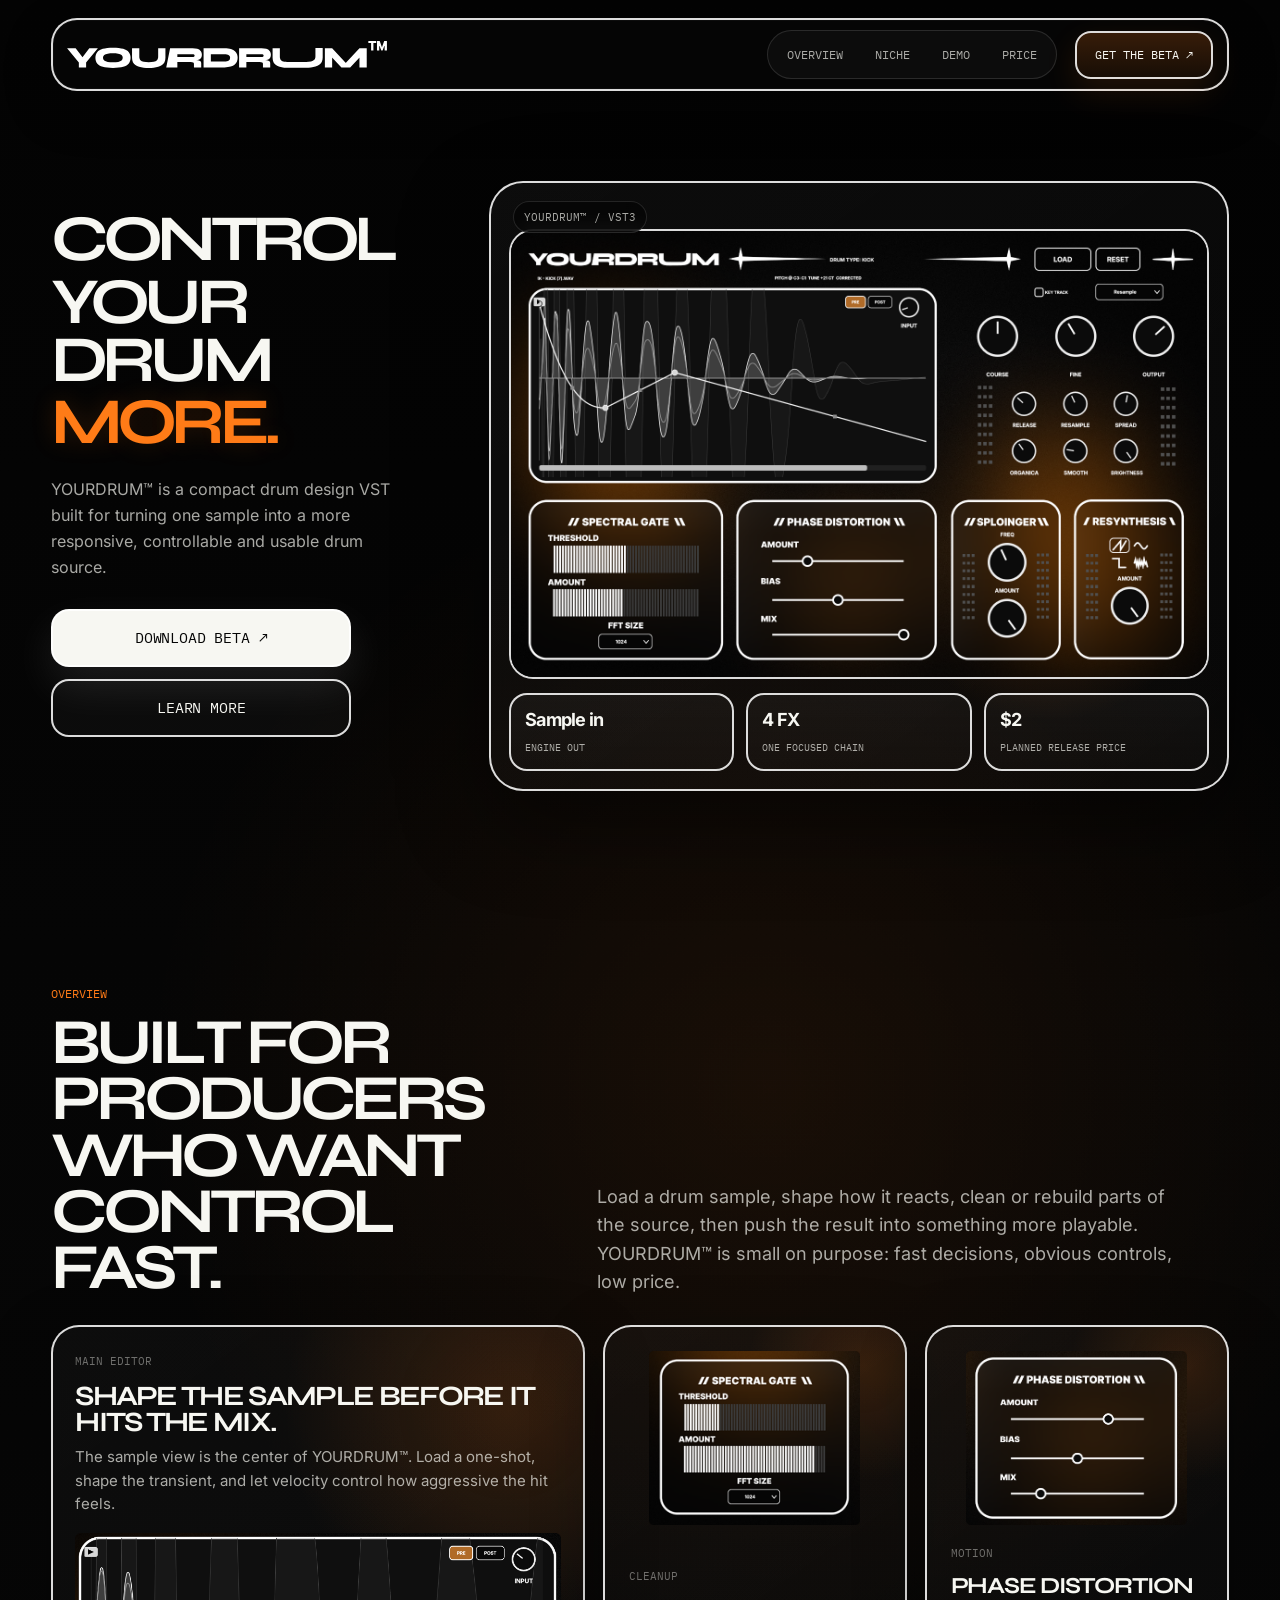
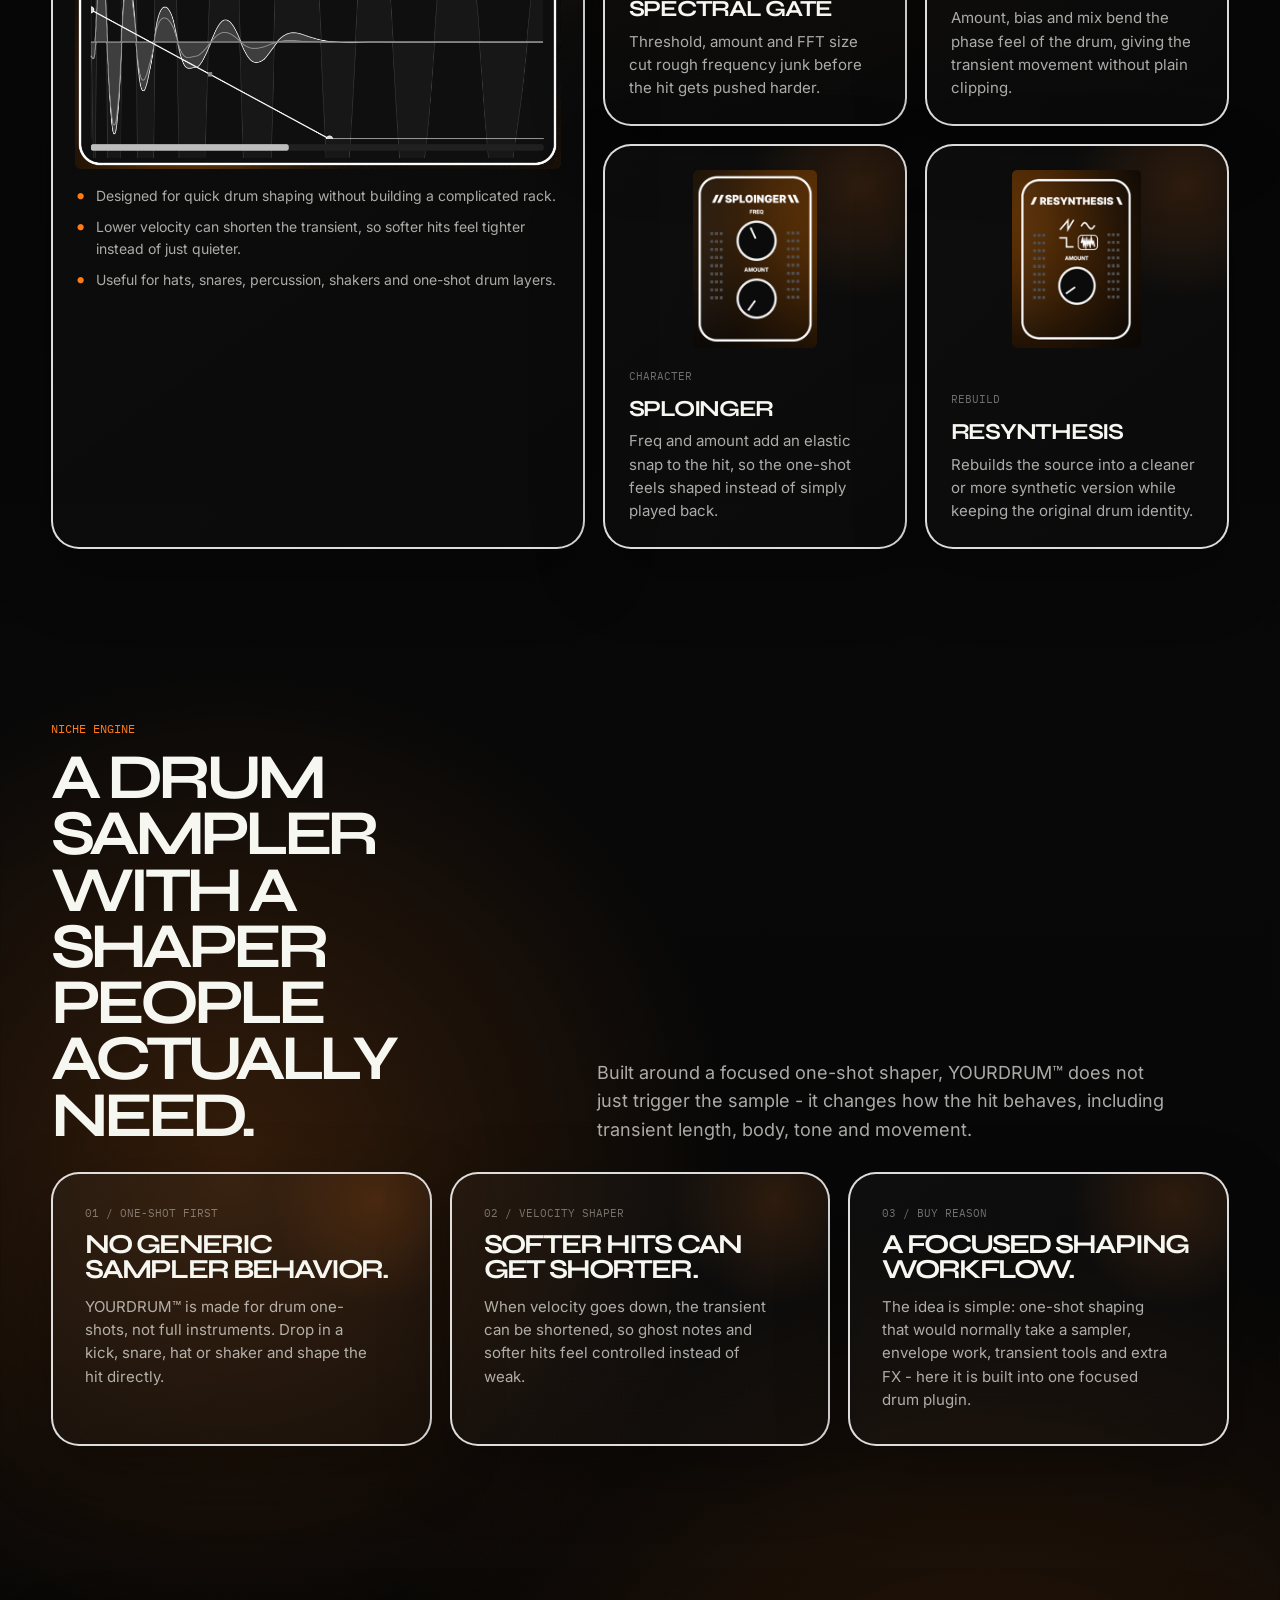
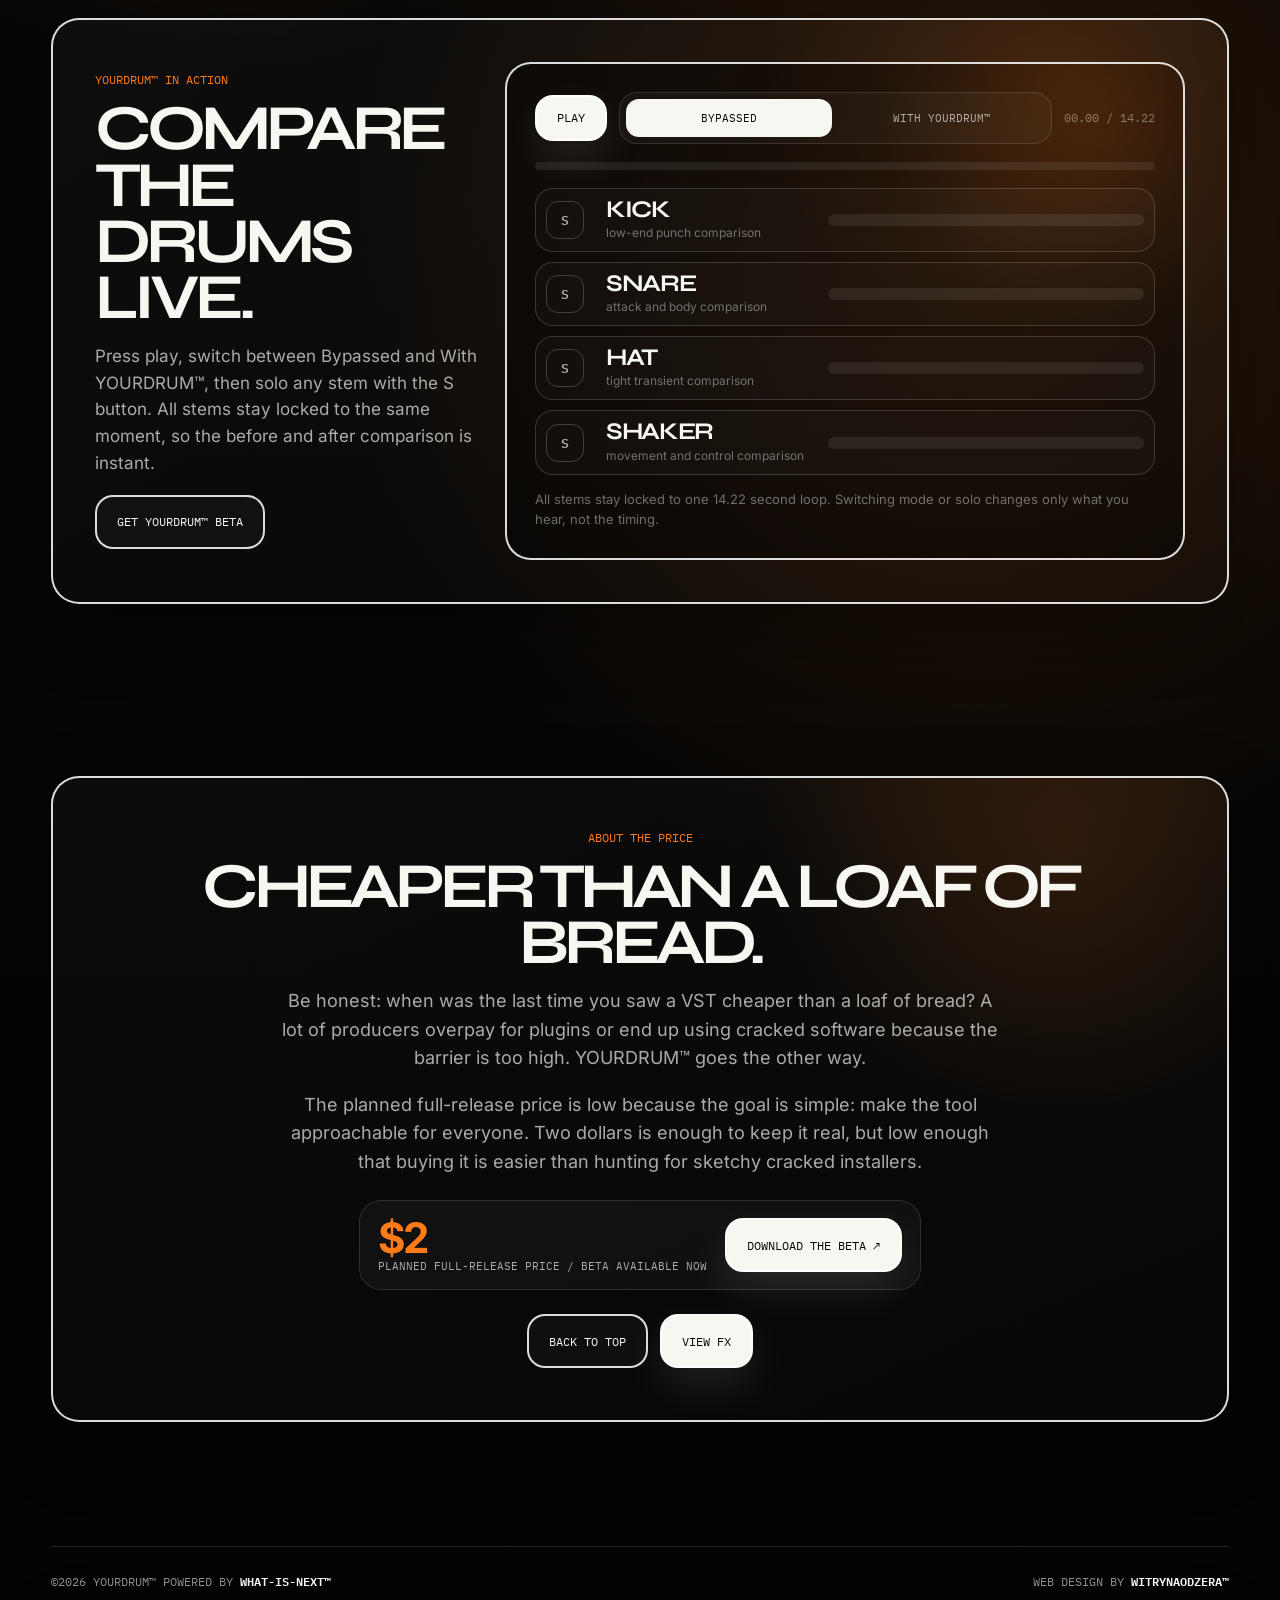
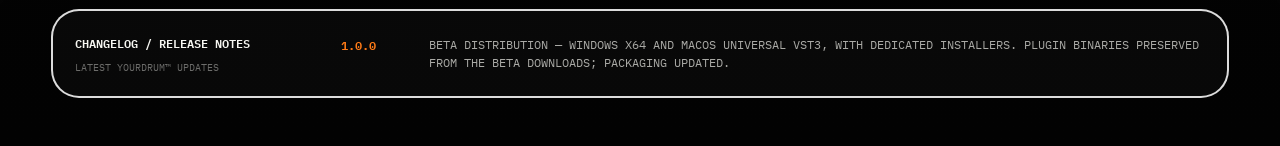
==== site/index.html @ 9fbe49c5 "Publish YOURDRUM public beta website and release download catalog" ====
<!DOCTYPE html>
<html lang="en">
<head>
  <meta charset="UTF-8" />
  <meta name="viewport" content="width=device-width, initial-scale=1.0" />
  <title>YOURDRUM™ - Control Your Drum More</title>
  <meta name="description" content="YOURDRUM™ is a compact drum design VST built around Spectral Gate, Phase Distortion, Sploinger and Resynthesis." />
  <link rel="canonical" href="https://yourdrum.what-is-next.vip/" />
  <meta property="og:type" content="website" />
  <meta property="og:title" content="YOURDRUM — Control your drum more" />
  <meta property="og:description" content="Shape your drums with YOURDRUM. Hear the interactive demo and download the public beta for Windows and macOS." />
  <meta property="og:url" content="https://yourdrum.what-is-next.vip/" />
  <meta property="og:image" content="https://yourdrum.what-is-next.vip/img.png" />
  <meta name="twitter:card" content="summary_large_image" />
  <link rel="icon" type="image/svg+xml" href="data:image/svg+xml,%3Csvg%20xmlns%3D%22http%3A//www.w3.org/2000/svg%22%20viewBox%3D%220%200%2064%2064%22%3E%3Crect%20width%3D%2264%22%20height%3D%2264%22%20rx%3D%2214%22%20fill%3D%22%23050505%22/%3E%3Cpath%20d%3D%22M10%2018h18c9%200%209%2012%200%2012H18v16h-8V18Z%22%20fill%3D%22%23f7f7f2%22/%3E%3Cpath%20d%3D%22M36%2018h8v28h-8z%22%20fill%3D%22%23f7f7f2%22/%3E%3Cpath%20d%3D%22M49%2015l2.8%2010.2L62%2028l-10.2%202.8L49%2041l-2.8-10.2L36%2028l10.2-2.8L49%2015Z%22%20fill%3D%22%23ff7b17%22/%3E%3C/svg%3E" />

  <style>


    :root {
      --bg: #040404;
      --line: rgba(255,255,255,.86);
      --line-soft: rgba(255,255,255,.12);
      --text: #f7f7f2;
      --muted: rgba(247,247,242,.68);
      --dim: rgba(247,247,242,.42);
      --orange: #ff7b17;
      --orange-soft: rgba(255,123,23,.10);
      --side: clamp(18px, 4vw, 58px);
      --max: 1380px;
    }

    * { box-sizing: border-box; margin: 0; padding: 0; }

    html {
      background: var(--bg);
      color: var(--text);
      scroll-behavior: auto;
      scrollbar-width: none;
    }

    html.lenis { height: auto; }
    .lenis.lenis-smooth { scroll-behavior: auto !important; }

    html::-webkit-scrollbar,
    body::-webkit-scrollbar {
      width: 0;
      height: 0;
      display: none;
    }

    body {
      min-height: 100vh;
      font-family: Inter, ui-sans-serif, system-ui, sans-serif;
      background:
        radial-gradient(circle at 18% 56%, rgba(255,123,23,.18), transparent 17%),
        radial-gradient(circle at 77% 70%, rgba(255,123,23,.16), transparent 18%),
        radial-gradient(circle at 60% 22%, rgba(255,123,23,.08), transparent 16%),
        linear-gradient(180deg, #030303 0%, #080808 48%, #030303 100%);
      overflow-x: hidden;
      cursor: none;
    }

    body::before {
      content: "";
      position: fixed;
      inset: 0;
      z-index: -2;
      pointer-events: none;
      background-image:
        linear-gradient(rgba(255,255,255,.015) 1px, transparent 1px),
        linear-gradient(90deg, rgba(255,255,255,.015) 1px, transparent 1px);
      background-size: 42px 42px;
      mask-image: linear-gradient(to bottom, black 0%, black 72%, transparent 100%);
    }

    body::after {
      content: "";
      position: fixed;
      inset: 0;
      z-index: -1;
      pointer-events: none;
      opacity: .10;
      mix-blend-mode: screen;
      background-image: url("data:image/svg+xml,%3Csvg viewBox='0 0 220 220' xmlns='http://www.w3.org/2000/svg'%3E%3Cfilter id='n'%3E%3CfeTurbulence type='fractalNoise' baseFrequency='.88' numOctaves='4' stitchTiles='stitch'/%3E%3C/filter%3E%3Crect width='220' height='220' filter='url(%23n)' opacity='.5'/%3E%3C/svg%3E");
    }

    ::selection { background: var(--orange); color: #050505; }
    ::-moz-selection { background: var(--orange); color: #050505; }

    a { color: inherit; text-decoration: none; }

    img {
      display: block;
      max-width: 100%;
      -webkit-user-drag: none;
      user-select: none;
      -webkit-user-select: none;
      -moz-user-select: none;
      -webkit-touch-callout: none;
    }

    body,
    a,
    button,
    img { -webkit-tap-highlight-color: transparent; }

    .container {
      width: min(calc(100% - var(--side) * 2), var(--max));
      margin: 0 auto;
    }

    .cursor-dot,
    .cursor-ring,
    .cursor-label {
      position: fixed;
      left: 0;
      top: 0;
      pointer-events: none;
      z-index: 100;
      transform: translate(-50%, -50%);
    }

    .cursor-dot {
      width: 7px;
      height: 7px;
      border-radius: 50%;
      background: var(--text);
      box-shadow: 0 0 14px rgba(255,255,255,.25);
    }

    .cursor-ring {
      width: 34px;
      height: 34px;
      border-radius: 50%;
      border: 1px solid rgba(255,255,255,.52);
      background: rgba(255,255,255,.03);
      transition: width .18s ease, height .18s ease, border-color .18s ease, background .18s ease;
      backdrop-filter: blur(8px);
    }

    .cursor-label {
      margin-top: 30px;
      padding: 6px 10px;
      border-radius: 999px;
      border: 1px solid rgba(255,255,255,.12);
      background: rgba(8,8,8,.72);
      color: var(--muted);
      font-family: "IBM Plex Mono", monospace;
      font-size: 10px;
      text-transform: uppercase;
      letter-spacing: .06em;
      opacity: 0;
      transition: opacity .18s ease;
      white-space: nowrap;
    }

    .cursor-ring.active {
      width: 56px;
      height: 56px;
      border-color: rgba(255,123,23,.72);
      background: rgba(255,123,23,.08);
      box-shadow: 0 0 36px rgba(255,123,23,.14);
    }

    .cursor-label.visible { opacity: 1; }

    .nav {
      position: fixed;
      top: 18px;
      left: 0;
      right: 0;
      z-index: 30;
    }

    .nav-inner {
      width: min(calc(100% - var(--side) * 2), var(--max));
      margin: 0 auto;
      min-height: 70px;
      display: grid;
      grid-template-columns: 1fr auto auto;
      gap: 18px;
      align-items: center;
      padding: 10px 14px;
      border: 2px solid var(--line);
      border-radius: 26px;
      background: rgba(7,7,7,.76);
      backdrop-filter: blur(16px);
      box-shadow: 0 18px 48px rgba(0,0,0,.26), inset 0 0 0 1px rgba(255,255,255,.03);
    }

    .brand {
      display: inline-flex;
      align-items: center;
      justify-self: start;
      min-width: 0;
    }

    .brand img {
      width: min(320px, 34vw);
      height: auto;
    }

    .nav-links {
      display: flex;
      align-items: center;
      gap: 6px;
      padding: 6px;
      border-radius: 999px;
      border: 1px solid var(--line-soft);
      background: rgba(255,255,255,.03);
      font-family: "IBM Plex Mono", monospace;
      font-size: 12px;
      text-transform: uppercase;
    }

    .nav-links a {
      padding: 10px 13px;
      border-radius: 999px;
      color: var(--muted);
      transition: background .18s ease, color .18s ease;
    }

    .nav-links a:hover {
      background: rgba(255,255,255,.08);
      color: var(--text);
    }

    .nav-buy {
      min-height: 48px;
      display: inline-flex;
      align-items: center;
      justify-content: center;
      padding: 0 18px;
      border-radius: 16px;
      border: 2px solid var(--line);
      background: linear-gradient(180deg, rgba(255,123,23,.20), rgba(255,123,23,.08));
      box-shadow: 0 12px 32px rgba(255,123,23,.12);
      font-family: "IBM Plex Mono", monospace;
      font-size: 12px;
      text-transform: uppercase;
    }

    .hero {
      min-height: 100svh;
      display: grid;
      align-items: center;
      padding: 148px 0 76px;
    }

    .hero-grid {
      display: grid;
      grid-template-columns: minmax(0, .64fr) minmax(580px, 1.36fr);
      gap: clamp(44px, 7vw, 128px);
      align-items: center;
    }

    h1,
    h2,
    h3 {
      font-family: Syne, Inter, sans-serif;
      text-transform: uppercase;
    }

    .hero-copy-wrap { max-width: 500px; }

    .hero-title {
      font-size: clamp(42px, 5.1vw, 82px);
      line-height: .88;
      letter-spacing: -.09em;
      margin-bottom: 20px;
    }

    .hero-title .line {
      display: block;
      overflow: visible;
      padding: 0 .08em .08em 0;
    }

    .hero-title .word {
      display: inline-block;
      transform: translateY(110%);
      opacity: 0;
      padding-right: .05em;
    }

    body.loaded .hero-title .word { animation: wordReveal .9s cubic-bezier(.2,.82,.16,1) forwards; }
    body.loaded .hero-title .line:nth-child(1) .word { animation-delay: .05s; }
    body.loaded .hero-title .line:nth-child(2) .word { animation-delay: .16s; }
    body.loaded .hero-title .line:nth-child(3) .word { animation-delay: .27s; }

    .headline-accent {
      color: var(--orange);
      text-shadow: 0 0 24px rgba(255,123,23,.18);
    }

    .hero-copy {
      max-width: 455px;
      color: var(--muted);
      font-size: clamp(16px, 1.15vw, 18px);
      line-height: 1.62;
      margin-bottom: 28px;
    }

    .hero-actions {
      display: grid;
      gap: 12px;
      width: min(300px, 100%);
      margin-bottom: 24px;
    }

    .btn {
      min-height: 54px;
      display: inline-flex;
      align-items: center;
      justify-content: center;
      padding: 0 20px;
      border-radius: 18px;
      border: 2px solid var(--line);
      font-family: "IBM Plex Mono", monospace;
      font-size: 12px;
      text-transform: uppercase;
      transition: transform .18s ease, background .18s ease, color .18s ease;
    }

    .btn.primary {
      color: #050505;
      background: var(--text);
      box-shadow: 0 18px 44px rgba(255,255,255,.10);
    }

    .btn.secondary {
      color: var(--text);
      background: rgba(255,255,255,.03);
    }

    .btn:hover { transform: translateY(-2px); }
    .btn.primary:hover { background: var(--orange); }
    .btn.secondary:hover { color: var(--orange); background: var(--orange-soft); }

    .hero-actions .btn {
      width: 100%;
      min-height: 58px;
    }

    .hero-actions .btn.price-button {
      font-size: 15px;
      letter-spacing: -.01em;
    }

    .hero-panel {
      position: relative;
      border-radius: 34px;
      border: 2px solid var(--line);
      padding: 18px;
      background:
        radial-gradient(circle at 76% 62%, rgba(255,123,23,.20), transparent 24%),
        linear-gradient(145deg, rgba(255,255,255,.04), rgba(255,255,255,.015));
      box-shadow: 0 30px 90px rgba(0,0,0,.46), inset 0 0 60px rgba(255,255,255,.012);
      overflow: hidden;
      transform: translateX(24px);
    }

    .hero-panel::before {
      content: "YOURDRUM™ / VST3";
      position: absolute;
      left: 22px;
      top: 18px;
      z-index: 2;
      padding: 8px 10px;
      border-radius: 999px;
      border: 1px solid var(--line-soft);
      background: rgba(5,5,5,.72);
      color: var(--muted);
      backdrop-filter: blur(8px);
      font-family: "IBM Plex Mono", monospace;
      font-size: 11px;
      text-transform: uppercase;
    }

    .plugin-shot {
      margin-top: 28px;
      border-radius: 24px;
      border: 2px solid var(--line);
      overflow: hidden;
      background: #020202;
    }

    .plugin-shot img {
      width: 100%;
      height: auto;
      display: block;
    }

    .hero-stats {
      display: grid;
      grid-template-columns: repeat(3, 1fr);
      gap: 12px;
      margin-top: 14px;
    }

    .hero-stat {
      padding: 14px;
      border-radius: 18px;
      border: 2px solid var(--line);
      background: linear-gradient(180deg, rgba(255,255,255,.04), rgba(255,255,255,.02));
    }

    .hero-stat strong {
      display: block;
      font-size: 18px;
      letter-spacing: -.04em;
      margin-bottom: 5px;
    }

    .hero-stat span {
      color: var(--muted);
      font-family: "IBM Plex Mono", monospace;
      font-size: 10px;
      text-transform: uppercase;
    }

    .section { padding: 86px 0; }

    .section-head {
      display: grid;
      grid-template-columns: .9fr 1.1fr;
      gap: 28px;
      align-items: end;
      margin-bottom: 28px;
    }

    .kicker {
      margin-bottom: 14px;
      font-family: "IBM Plex Mono", monospace;
      font-size: 12px;
      text-transform: uppercase;
      color: var(--orange);
    }

    .section-title {
      max-width: 780px;
      font-size: clamp(38px, 5vw, 72px);
      line-height: .88;
      letter-spacing: -.08em;
    }

    .section-copy {
      max-width: 580px;
      color: var(--muted);
      font-size: 18px;
      line-height: 1.58;
    }

    .card,
    .gallery-card,
    .belief-card,
    .demo-section,
    .price-section,
    .release-notes {
      border: 2px solid var(--line);
      border-radius: 28px;
      background:
        radial-gradient(circle at 86% 10%, rgba(255,123,23,.14), transparent 26%),
        linear-gradient(145deg, rgba(255,255,255,.03), rgba(255,255,255,.015));
      box-shadow: 0 24px 70px rgba(0,0,0,.32), inset 0 0 40px rgba(255,255,255,.012);
    }

    .overview-layout {
      display: grid;
      grid-template-columns: .92fr 1.08fr;
      gap: 18px;
      align-items: stretch;
    }

    .card {
      padding: 22px;
      overflow: hidden;
    }

    .card h3,
    .gallery-card h3,
    .belief-card h3 {
      font-size: 28px;
      line-height: .94;
      letter-spacing: -.06em;
      margin: 14px 0 10px;
    }

    .card p,
    .gallery-card p,
    .belief-card p {
      color: var(--muted);
      font-size: 15px;
      line-height: 1.56;
    }

    .card small,
    .gallery-card small,
    .belief-card small {
      font-family: "IBM Plex Mono", monospace;
      font-size: 11px;
      text-transform: uppercase;
      color: var(--dim);
    }

    .fx-grid {
      display: grid;
      grid-template-columns: repeat(2, minmax(0, 1fr));
      gap: 18px;
      align-content: start;
    }

    .gallery-card {
      min-height: 0;
      padding: clamp(18px, 2vw, 24px);
      display: grid;
      gap: 16px;
      align-content: start;
      overflow: hidden;
    }

    .gallery-card.fx-wide {
      grid-template-rows: auto auto;
    }

    .gallery-card.fx-tall {
      grid-template-columns: minmax(112px, .42fr) minmax(0, 1fr);
      align-items: center;
    }

    .gallery-image {
      overflow: visible;
      background: transparent;
      display: flex;
      align-items: center;
      justify-content: center;
      min-width: 0;
      line-height: 0;
    }

    .gallery-image img {
      display: block;
      width: auto;
      height: auto;
      object-fit: contain;
      background: transparent;
      border: 0;
      padding: 0;
      user-select: none;
    }

    .gallery-card.fx-wide .gallery-image img {
      max-width: 100%;
      max-height: 165px;
    }

    .gallery-card.fx-tall .gallery-image img {
      max-width: 128px;
      max-height: 190px;
    }

    .gallery-copy {
      min-width: 0;
    }

    .big-preview {
      border: 0;
      border-radius: 0;
      overflow: visible;
      margin-top: 18px;
      background: transparent;
    }

    .big-preview img {
      width: 100%;
      height: auto;
      border: 0;
      background: transparent;
    }

    .spec-list {
      display: grid;
      gap: 10px;
      margin-top: 16px;
    }

    .spec-list li {
      list-style: none;
      display: grid;
      grid-template-columns: auto 1fr;
      gap: 10px;
      color: var(--muted);
      font-size: 14px;
      line-height: 1.52;
    }

    .spec-list li::before,
    .bullet-list li::before {
      content: "•";
      color: var(--orange);
      font-size: 20px;
      line-height: 1;
    }

    .belief-grid {
      display: grid;
      grid-template-columns: repeat(3, minmax(0, 1fr));
      gap: 18px;
    }

    .belief-card {
      min-width: 0;
      min-height: 250px;
      padding: clamp(22px, 2.5vw, 32px);
      display: grid;
      align-content: start;
      gap: 12px;
      opacity: 0;
      transform: translateY(34px);
      transition: opacity .7s ease, transform .7s ease;
    }

    .belief-card.revealed {
      opacity: 1;
      transform: translateY(0);
    }

    .belief-card h3 {
      margin: 0;
      font-size: clamp(26px, 2.15vw, 36px);
      line-height: .92;
      letter-spacing: -.07em;
      overflow-wrap: normal;
      word-break: normal;
    }

    .belief-card p {
      max-width: 32ch;
    }

    .demo-section {
      padding: clamp(24px, 4vw, 42px);
      opacity: 0;
      transform: translateY(32px);
      transition: opacity .7s ease, transform .7s ease;
    }

    .demo-section.revealed {
      opacity: 1;
      transform: translateY(0);
    }

    .demo-layout {
      display: grid;
      grid-template-columns: .72fr 1.28fr;
      gap: 28px;
      align-items: center;
    }

    .demo-section h2 {
      font-size: clamp(38px, 5vw, 72px);
      line-height: .88;
      letter-spacing: -.08em;
      margin-bottom: 16px;
    }

    .demo-section p {
      color: var(--muted);
      font-size: 17px;
      line-height: 1.58;
      margin-bottom: 18px;
    }

    .audio-demo {
      border: 2px solid var(--line);
      border-radius: 26px;
      padding: clamp(18px, 2.2vw, 28px);
      background:
        radial-gradient(circle at 86% 10%, rgba(255,123,23,.14), transparent 28%),
        rgba(0,0,0,.35);
      min-width: 0;
    }

    .audio-transport {
      display: grid;
      grid-template-columns: auto 1fr auto;
      gap: 12px;
      align-items: center;
      margin-bottom: 18px;
    }

    .audio-play {
      min-height: 46px;
      white-space: nowrap;
    }

    .mode-switch {
      display: grid;
      grid-template-columns: repeat(2, minmax(0, 1fr));
      gap: 8px;
      padding: 6px;
      border: 1px solid var(--line-soft);
      border-radius: 18px;
      background: rgba(255,255,255,.035);
    }

    .mode-btn,
    .solo-btn {
      appearance: none;
      border: 0;
      color: var(--muted);
      background: transparent;
      font-family: "IBM Plex Mono", monospace;
      text-transform: uppercase;
      cursor: none;
    }

    .mode-btn {
      min-height: 38px;
      border-radius: 13px;
      font-size: 11px;
      transition: background .18s ease, color .18s ease;
    }

    .mode-btn.active {
      background: var(--text);
      color: #050505;
    }

    .demo-clock {
      color: var(--dim);
      font-family: "IBM Plex Mono", monospace;
      font-size: 12px;
      white-space: nowrap;
      text-align: right;
    }

    .demo-progress {
      height: 8px;
      margin: 0 0 18px;
      border-radius: 999px;
      overflow: hidden;
      background: rgba(255,255,255,.08);
    }

    .demo-progress span {
      display: block;
      width: 0%;
      height: 100%;
      border-radius: inherit;
      background: var(--orange);
      transform-origin: left center;
    }

    .stem-list {
      display: grid;
      gap: 10px;
    }

    .stem-row {
      display: grid;
      grid-template-columns: 48px minmax(120px, 210px) 1fr;
      gap: 12px;
      align-items: center;
      min-height: 64px;
      padding: 10px;
      border: 1px solid rgba(255,255,255,.16);
      border-radius: 18px;
      background: rgba(255,255,255,.025);
      transition: border-color .18s ease, background .18s ease;
    }

    .stem-row.soloed {
      border-color: rgba(255,123,23,.72);
      background: rgba(255,123,23,.07);
    }

    .stem-row.muted-row {
      opacity: .42;
    }

    .solo-btn {
      width: 38px;
      height: 38px;
      border-radius: 12px;
      border: 1px solid rgba(255,255,255,.2);
      font-size: 13px;
      font-weight: 700;
      transition: background .18s ease, color .18s ease, border-color .18s ease;
    }

    .solo-btn.active {
      color: #050505;
      background: var(--orange);
      border-color: var(--orange);
    }

    .stem-name strong {
      display: block;
      font-family: Syne, Inter, sans-serif;
      font-size: 24px;
      line-height: .92;
      letter-spacing: -.06em;
      text-transform: uppercase;
    }

    .stem-name span {
      display: block;
      margin-top: 4px;
      color: var(--dim);
      font-size: 12px;
      line-height: 1.35;
    }

    .stem-meter {
      height: 12px;
      border-radius: 999px;
      overflow: hidden;
      background: rgba(255,255,255,.08);
    }

    .stem-meter span {
      display: block;
      width: 0%;
      height: 100%;
      border-radius: inherit;
      background: linear-gradient(90deg, var(--orange), rgba(255,255,255,.82));
      opacity: .86;
      transform-origin: left center;
      transition: width .055s linear, opacity .18s ease;
    }

    .stem-row.muted-row .stem-meter span {
      opacity: .32;
    }

    .audio-note {
      margin: 14px 0 0 !important;
      font-size: 13px !important;
      color: var(--dim) !important;
    }

    .price-section {
      padding: clamp(28px, 5vw, 52px);
      text-align: center;
      opacity: 0;
      transform: translateY(32px);
      transition: opacity .7s ease, transform .7s ease;
    }

    .price-section.revealed {
      opacity: 1;
      transform: translateY(0);
    }

    .price-section h2 {
      max-width: 900px;
      margin: 0 auto 16px;
      font-size: clamp(38px, 5vw, 72px);
      line-height: .88;
      letter-spacing: -.08em;
    }

    .price-section p {
      max-width: 720px;
      margin: 0 auto 18px;
      color: var(--muted);
      font-size: 18px;
      line-height: 1.58;
    }

    .price-callout {
      margin: 24px auto;
      width: fit-content;
      max-width: 100%;
      display: grid;
      grid-template-columns: auto auto;
      align-items: center;
      gap: 18px;
      padding: 16px 18px;
      border-radius: 22px;
      border: 1px solid var(--line-soft);
      background: rgba(255,255,255,.035);
      text-align: left;
    }

    .price-callout strong {
      display: block;
      font-size: 42px;
      line-height: 1;
      color: var(--orange);
      letter-spacing: -.08em;
    }

    .price-callout span {
      display: block;
      color: var(--muted);
      font-family: "IBM Plex Mono", monospace;
      font-size: 11px;
      text-transform: uppercase;
    }

    .final-actions {
      display: flex;
      justify-content: center;
      gap: 12px;
      flex-wrap: wrap;
    }

    .reveal-block {
      opacity: 0;
      transform: translateY(26px);
      transition: opacity .7s ease, transform .7s ease;
    }

    .reveal-block.revealed {
      opacity: 1;
      transform: translateY(0);
    }

    footer {
      padding: 38px 0 48px;
      color: rgba(247,247,242,.58);
      font-family: "IBM Plex Mono", monospace;
      font-size: 12px;
      text-transform: uppercase;
    }

    .footer-inner {
      display: flex;
      justify-content: space-between;
      gap: 20px;
      border-top: 1px solid rgba(255,255,255,.12);
      padding-top: 24px;
      margin-bottom: 18px;
    }

    .footer-link {
      color: var(--text);
      font-weight: 700;
      transition: color .18s ease;
    }

    .footer-link:hover { color: var(--orange); }

    .release-notes {
      display: grid;
      grid-template-columns: 240px 1fr;
      gap: 26px;
      align-items: center;
      padding: 22px;
      background: rgba(255,255,255,.025);
    }

    .release-notes-head strong {
      display: block;
      color: var(--text);
      margin-bottom: 6px;
    }

    .release-notes-head span {
      color: var(--dim);
      font-size: 10px;
    }

    .release-note-list {
      display: grid;
      gap: 12px;
      list-style: none;
    }

    .release-note-list li {
      display: grid;
      grid-template-columns: 70px 1fr;
      gap: 18px;
      color: var(--muted);
      line-height: 1.5;
    }

    .release-version {
      color: var(--orange);
      font-weight: 700;
    }


    @keyframes wordReveal {
      0% { transform: translateY(110%); opacity: 0; }
      100% { transform: translateY(0); opacity: 1; }
    }


    .gallery-card h3 {
      font-size: clamp(23px, 1.55vw, 28px);
      letter-spacing: -.055em;
      overflow-wrap: normal;
      word-break: normal;
    }

    .gallery-card.fx-wide,
    .gallery-card.fx-tall {
      grid-template-columns: 1fr;
      grid-template-rows: auto 1fr;
    }

    .gallery-image {
      width: 100%;
      min-height: auto;
    }

    .gallery-card.fx-wide .gallery-image img,
    .gallery-card.fx-tall .gallery-image img {
      max-width: 100%;
      height: auto;
      object-fit: contain;
    }

    .gallery-card.fx-wide .gallery-image img {
      max-height: 174px;
    }

    .gallery-card.fx-tall .gallery-image img {
      max-height: 178px;
    }

    .gallery-copy {
      align-self: end;
    }

    @media (max-width: 1180px) {
      .hero-grid,
      .section-head,
      .overview-layout,
      .demo-layout {
        grid-template-columns: 1fr;
      }

      .hero-grid { gap: 28px; }
      .hero-panel { min-width: 0; transform: none; }
      .section-copy { max-width: 760px; }
    }

    @media (max-width: 900px) {
      body { cursor: auto; }

      .cursor-dot,
      .cursor-ring,
      .cursor-label { display: none; }

      .nav { top: 10px; }

      .nav-inner {
        grid-template-columns: 1fr;
        gap: 10px;
        border-radius: 22px;
      }

      .brand,
      .nav-links,
      .nav-buy { justify-self: center; }

      .brand img { width: min(260px, 60vw); }

      .nav-links {
        max-width: 100%;
        flex-wrap: wrap;
        justify-content: center;
        font-size: 10px;
      }

      .nav-links a { padding: 9px 10px; }
      .nav-buy { min-height: 44px; width: min(240px, 100%); }

      .hero { padding-top: 230px; }
      .hero-title { font-size: clamp(44px, 16vw, 68px); }
      .section { padding: 62px 0; }
      .section-title { font-size: clamp(38px, 13vw, 58px); }
      .section-copy { font-size: 16px; }
      .hero-stats { grid-template-columns: 1fr; }
      .fx-grid { grid-template-columns: 1fr; }
      .gallery-card,
      .gallery-card.fx-tall { grid-template-columns: 1fr; min-height: auto; }
      .gallery-card.fx-wide .gallery-image,
      .gallery-card.fx-tall .gallery-image { justify-content: flex-start; }
      .gallery-card.fx-wide .gallery-image img { max-height: none; }
      .gallery-card.fx-tall .gallery-image img { max-height: 190px; }
      .audio-transport { grid-template-columns: 1fr; }
      .stem-row { grid-template-columns: 44px 1fr; }
      .stem-meter { grid-column: 1 / -1; }
      .belief-grid { grid-template-columns: 1fr; }
      .price-callout { grid-template-columns: 1fr; text-align: center; }
      .footer-inner { flex-direction: column; }
      .release-notes { grid-template-columns: 1fr; }
      .release-note-list li { grid-template-columns: 58px 1fr; gap: 12px; }
    }

    @media (max-width: 520px) {
      :root { --side: 16px; }

      .hero { padding-top: 248px; }
      .hero-title { letter-spacing: -.075em; }
      .hero-copy { font-size: 15px; }
      .hero-actions { width: 100%; }
      .hero-panel { padding: 12px; border-radius: 24px; }
      .plugin-shot { border-radius: 18px; }
      .card,
      .gallery-card,
      .belief-card,
      .demo-section,
      .price-section,
      .release-notes { border-radius: 22px; }
      .card h3,
      .gallery-card h3 { font-size: 24px; }
      .demo-section h2,
      .price-section h2 { font-size: clamp(38px, 13vw, 58px); }
      .demo-section p,
      .price-section p { font-size: 15px; }
      .final-actions .btn { width: 100%; }
    }
  </style>
  <link rel="stylesheet" href="assets/fonts.css" />
  <link rel="stylesheet" href="assets/site.css" />
  <script>
    document.documentElement.classList.add('js', 'is-loading');
    window.yourdrumLoadStarted = performance.now();
    window.yourdrumFailSafe = setTimeout(() => {
      document.documentElement.classList.remove('is-loading');
      document.body.classList.add('loaded');
      document.getElementById('siteLoader')?.remove();
    }, 6500);
  </script>
</head>

<body>
  <a class="skip-link" href="#top">Skip to content</a>
  <div class="site-loader" id="siteLoader" role="status" aria-label="Loading YOURDRUM">
    <div class="loader-top"><span>WHAT-IS-NEXT™</span><span>DRUM DESIGN ENGINE / 01</span></div>
    <div class="loader-center">
      <div class="loader-orbit"><div class="loader-disc"><span>YD<span class="loader-star">✳</span></span></div></div>
      <img class="loader-logo" src="asdasfasfag.svg" alt="YOURDRUM" />
      <p>YOUR NEXT HIT STARTS HERE.</p>
    </div>
    <div class="loader-bottom"><div class="loader-track"><span id="loaderProgress"></span></div><div class="loader-meta"><span id="loaderStatus">Preparing the engine</span><span id="loaderPercent">00%</span></div></div>
  </div>
  <div class="cursor-dot" id="cursorDot"></div>
  <div class="cursor-ring" id="cursorRing"></div>
  <div class="cursor-label" id="cursorLabel">view</div>

  <header class="nav">
    <div class="nav-inner">
      <a class="brand" href="#top" aria-label="YOURDRUM™ home">
        <img src="asdasfasfag.svg" alt="YOURDRUM™ logo" />
      </a>

      <nav class="nav-links" aria-label="Main navigation">
        <a href="#overview" data-cursor="overview">Overview</a>
        <a href="#niche" data-cursor="niche">Niche</a>
        <a href="#demo" data-cursor="demo">Demo</a>
        <a href="#price" data-cursor="price">Price</a>
      </nav>

      <a class="nav-buy" href="beta/index.html" data-cursor="download">Get the beta ↗</a>
    </div>
  </header>

  <main id="top">
    <section class="hero">
      <div class="container hero-grid">
        <div class="hero-copy-wrap reveal-block">
          <h1 class="hero-title">
            <span class="line"><span class="word">Control</span></span>
            <span class="line"><span class="word">Your Drum</span></span>
            <span class="line"><span class="word headline-accent">More.</span></span>
          </h1>

          <p class="hero-copy">
            YOURDRUM™ is a compact drum design VST built for turning one sample into a more responsive, controllable and usable drum source.
          </p>

          <div class="hero-actions">
            <a class="btn primary price-button" href="beta/index.html" data-cursor="download">Download beta ↗</a>
            <a class="btn secondary price-button" href="#overview" data-cursor="learn">Learn More</a>
          </div>
        </div>

        <div class="hero-panel reveal-block" data-cursor="plugin">
          <div class="plugin-shot">
            <img src="img.png" alt="YOURDRUM™ full plugin interface" />
          </div>
          <div class="hero-stats">
            <div class="hero-stat"><strong>Sample in</strong><span>engine out</span></div>
            <div class="hero-stat"><strong>4 FX</strong><span>one focused chain</span></div>
            <div class="hero-stat"><strong>$2</strong><span>planned release price</span></div>
          </div>
        </div>
      </div>
    </section>

    <section id="overview" class="section">
      <div class="container">
        <div class="section-head">
          <div class="reveal-block">
            <div class="kicker">Overview</div>
            <h2 class="section-title">Built for producers who want control fast.</h2>
          </div>
          <p class="section-copy reveal-block">
            Load a drum sample, shape how it reacts, clean or rebuild parts of the source, then push the result into something more playable. YOURDRUM™ is small on purpose: fast decisions, obvious controls, low price.
          </p>
        </div>

        <div class="overview-layout">
          <article class="card reveal-block" data-cursor="shape">
            <small>Main editor</small>
            <h3>Shape the sample before it hits the mix.</h3>
            <p>
              The sample view is the center of YOURDRUM™. Load a one-shot, shape the transient, and let velocity control how aggressive the hit feels.
            </p>

            <div class="big-preview">
              <img src="shape.png" alt="YOURDRUM™ waveform shaping section" />
            </div>

            <ul class="spec-list">
              <li>Designed for quick drum shaping without building a complicated rack.</li>
              <li>Lower velocity can shorten the transient, so softer hits feel tighter instead of just quieter.</li>
              <li>Useful for hats, snares, percussion, shakers and one-shot drum layers.</li>
            </ul>
          </article>

          <div class="fx-grid">
            <article class="gallery-card fx-wide reveal-block" data-cursor="spectral">
              <div class="gallery-image">
                <img src="spectral.png" alt="YOURDRUM™ Spectral Gate section" />
              </div>
              <div class="gallery-copy">
                <small>Cleanup</small>
                <h3>Spectral Gate</h3>
                <p>Threshold, amount and FFT size cut rough frequency junk before the hit gets pushed harder.</p>
              </div>
            </article>

            <article class="gallery-card fx-wide reveal-block" data-cursor="phase">
              <div class="gallery-image">
                <img src="pd.png" alt="YOURDRUM™ Phase Distortion section" />
              </div>
              <div class="gallery-copy">
                <small>Motion</small>
                <h3>Phase Distortion</h3>
                <p>Amount, bias and mix bend the phase feel of the drum, giving the transient movement without plain clipping.</p>
              </div>
            </article>

            <article class="gallery-card fx-tall reveal-block" data-cursor="sploinger">
              <div class="gallery-image">
                <img src="disper.png" alt="YOURDRUM™ Sploinger section" />
              </div>
              <div class="gallery-copy">
                <small>Character</small>
                <h3>Sploinger</h3>
                <p>Freq and amount add an elastic snap to the hit, so the one-shot feels shaped instead of simply played back.</p>
              </div>
            </article>

            <article class="gallery-card fx-tall reveal-block" data-cursor="resynthesis">
              <div class="gallery-image">
                <img src="resynth.png" alt="YOURDRUM™ Resynthesis section" />
              </div>
              <div class="gallery-copy">
                <small>Rebuild</small>
                <h3>Resynthesis</h3>
                <p>Rebuilds the source into a cleaner or more synthetic version while keeping the original drum identity.</p>
              </div>
            </article>
          </div>
        </div>
      </div>
    </section>

    <section id="niche" class="section">
      <div class="container">
        <div class="section-head niche-head">
          <div class="reveal-block">
            <div class="kicker">Niche engine</div>
            <h2 class="section-title">A drum sampler with a shaper people actually need.</h2>
          </div>
          <p class="section-copy reveal-block">
            Built around a focused one-shot shaper, YOURDRUM™ does not just trigger the sample - it changes how the hit behaves, including transient length, body, tone and movement.
          </p>
        </div>

        <div class="belief-grid">
          <article class="belief-card" data-cursor="one-shot">
            <small>01 / One-shot first</small>
            <h3>No generic sampler behavior.</h3>
            <p>YOURDRUM™ is made for drum one-shots, not full instruments. Drop in a kick, snare, hat or shaker and shape the hit directly.</p>
          </article>

          <article class="belief-card" data-cursor="velocity">
            <small>02 / Velocity shaper</small>
            <h3>Softer hits can get shorter.</h3>
            <p>When velocity goes down, the transient can be shortened, so ghost notes and softer hits feel controlled instead of weak.</p>
          </article>

          <article class="belief-card" data-cursor="buy">
            <small>03 / Buy reason</small>
            <h3>A focused shaping workflow.</h3>
            <p>The idea is simple: one-shot shaping that would normally take a sampler, envelope work, transient tools and extra FX - here it is built into one focused drum plugin.</p>
          </article>
        </div>
      </div>
    </section>

    <section id="demo" class="section">
      <div class="container">
        <div class="demo-section">
          <div class="demo-layout">
            <div>
              <div class="kicker">YOURDRUM™ in action</div>
              <h2>Compare the drums live.</h2>
              <p>
                Press play, switch between Bypassed and With YOURDRUM™, then solo any stem with the S button. All stems stay locked to the same moment, so the before and after comparison is instant.
              </p>
              <a class="btn secondary" href="beta/index.html" data-cursor="download">Get YOURDRUM™ beta</a>
            </div>

            <div class="audio-demo" id="stemDemo" data-cursor="compare">
              <div class="audio-transport">
                <button class="btn primary audio-play" type="button" data-action="play">Play</button>
                <div class="mode-switch" role="group" aria-label="Processing mode">
                  <button class="mode-btn active" type="button" data-mode="bypassed" aria-pressed="true">Bypassed</button>
                  <button class="mode-btn" type="button" data-mode="yourdrum" aria-pressed="false">With YOURDRUM™</button>
                </div>
                <span class="demo-clock" id="demoClock">00.00 / 14.22</span>
              </div>

              <div class="demo-progress" aria-hidden="true"><span id="demoProgress"></span></div>

              <div class="stem-list">
                <div class="stem-row" data-stem="kick">
                  <button class="solo-btn" type="button" data-solo="kick" aria-label="Solo kick" aria-pressed="false">S</button>
                  <div class="stem-name"><strong>Kick</strong><span>low-end punch comparison</span></div>
                  <div class="stem-meter"><span></span></div>
                  <audio data-stem-audio="kick" data-mode="bypassed" src="kickbypassed.mp3" loop preload="none"></audio>
                  <audio data-stem-audio="kick" data-mode="yourdrum" src="kickyourdrum.mp3" loop preload="none"></audio>
                </div>

                <div class="stem-row" data-stem="snare">
                  <button class="solo-btn" type="button" data-solo="snare" aria-label="Solo snare" aria-pressed="false">S</button>
                  <div class="stem-name"><strong>Snare</strong><span>attack and body comparison</span></div>
                  <div class="stem-meter"><span></span></div>
                  <audio data-stem-audio="snare" data-mode="bypassed" src="snarebypassed.mp3" loop preload="none"></audio>
                  <audio data-stem-audio="snare" data-mode="yourdrum" src="snareyourdrum.mp3" loop preload="none"></audio>
                </div>

                <div class="stem-row" data-stem="hat">
                  <button class="solo-btn" type="button" data-solo="hat" aria-label="Solo hat" aria-pressed="false">S</button>
                  <div class="stem-name"><strong>Hat</strong><span>tight transient comparison</span></div>
                  <div class="stem-meter"><span></span></div>
                  <audio data-stem-audio="hat" data-mode="bypassed" src="hatbypassed.mp3" loop preload="none"></audio>
                  <audio data-stem-audio="hat" data-mode="yourdrum" src="hatyourdrum.mp3" loop preload="none"></audio>
                </div>

                <div class="stem-row" data-stem="shaker">
                  <button class="solo-btn" type="button" data-solo="shaker" aria-label="Solo shaker" aria-pressed="false">S</button>
                  <div class="stem-name"><strong>Shaker</strong><span>movement and control comparison</span></div>
                  <div class="stem-meter"><span></span></div>
                  <audio data-stem-audio="shaker" data-mode="bypassed" src="shakerbypassed.mp3" loop preload="none"></audio>
                  <audio data-stem-audio="shaker" data-mode="yourdrum" src="shakeryourdrum.mp3" loop preload="none"></audio>
                </div>
              </div>

              <p class="audio-error" id="audioError" role="status" hidden></p><p class="audio-note">All stems stay locked to one 14.22 second loop. Switching mode or solo changes only what you hear, not the timing.</p>
            </div>
          </div>
        </div>
      </div>
    </section>

    <section id="price" class="section">
      <div class="container">
        <div class="price-section">
          <div class="kicker">About the price</div>
          <h2>Cheaper than a loaf of bread.</h2>

          <p>
            Be honest: when was the last time you saw a VST cheaper than a loaf of bread? A lot of producers overpay for plugins or end up using cracked software because the barrier is too high. YOURDRUM™ goes the other way.
          </p>

          <p>
            The planned full-release price is low because the goal is simple: make the tool approachable for everyone. Two dollars is enough to keep it real, but low enough that buying it is easier than hunting for sketchy cracked installers.
          </p>

          <div class="price-callout">
            <div>
              <strong>$2</strong>
              <span>planned full-release price / beta available now</span>
            </div>
            <a class="btn primary" href="beta/index.html" data-cursor="download">Download the beta ↗</a>
          </div>

          <div class="final-actions">
            <a class="btn secondary" href="#top" data-cursor="top">Back to Top</a>
            <a class="btn primary" href="#overview" data-cursor="fx">View FX</a>
          </div>
        </div>
      </div>
    </section>
  </main>

  <footer>
    <div class="container">
      <div class="footer-inner">
        <span>©2026 YOURDRUM™ powered by <a class="footer-link" href="https://what-is-next.vip" target="_blank" rel="noopener" data-cursor="what-is-next">what-is-next™</a></span>
        <span>web design by <a class="footer-link" href="https://witrynaodzera.pl" target="_blank" rel="noopener" data-cursor="witrynaodzera">WITRYNAODZERA™</a></span>
      </div>

      <div class="release-notes" data-cursor="release-notes">
        <div class="release-notes-head">
          <strong>Changelog / Release Notes</strong>
          <span>Latest YOURDRUM™ updates</span>
        </div>
        <ul class="release-note-list" id="releaseNotesList">
          <li><span class="release-version">1.0.0</span><span>Beta distribution — Windows x64 and macOS Universal VST3.</span></li>
        </ul>
      </div>
    </div>
  </footer>

  <script src="assets/releases.js"></script>
  <script src="assets/app.js"></script>
</body>
</html>
---- site/assets/fonts.css ----
@font-face {
  font-family: 'IBM Plex Mono';
  font-style: normal;
  font-weight: 400;
  font-display: swap;
  src: url(font-0.ttf) format('truetype');
}
@font-face {
  font-family: 'IBM Plex Mono';
  font-style: normal;
  font-weight: 500;
  font-display: swap;
  src: url(font-1.ttf) format('truetype');
}
@font-face {
  font-family: 'IBM Plex Mono';
  font-style: normal;
  font-weight: 600;
  font-display: swap;
  src: url(font-2.ttf) format('truetype');
}
@font-face {
  font-family: 'Inter';
  font-style: normal;
  font-weight: 400;
  font-display: swap;
  src: url(font-3.ttf) format('truetype');
}
@font-face {
  font-family: 'Inter';
  font-style: normal;
  font-weight: 500;
  font-display: swap;
  src: url(font-4.ttf) format('truetype');
}
@font-face {
  font-family: 'Inter';
  font-style: normal;
  font-weight: 600;
  font-display: swap;
  src: url(font-5.ttf) format('truetype');
}
@font-face {
  font-family: 'Inter';
  font-style: normal;
  font-weight: 700;
  font-display: swap;
  src: url(font-6.ttf) format('truetype');
}
@font-face {
  font-family: 'Inter';
  font-style: normal;
  font-weight: 800;
  font-display: swap;
  src: url(font-7.ttf) format('truetype');
}
@font-face {
  font-family: 'Syne';
  font-style: normal;
  font-weight: 500;
  font-display: swap;
  src: url(font-8.ttf) format('truetype');
}
@font-face {
  font-family: 'Syne';
  font-style: normal;
  font-weight: 600;
  font-display: swap;
  src: url(font-9.ttf) format('truetype');
}
@font-face {
  font-family: 'Syne';
  font-style: normal;
  font-weight: 700;
  font-display: swap;
  src: url(font-10.ttf) format('truetype');
}
@font-face {
  font-family: 'Syne';
  font-style: normal;
  font-weight: 800;
  font-display: swap;
  src: url(font-11.ttf) format('truetype');
}
---- site/assets/site.css ----
:root { color-scheme: dark; }
html { scroll-padding-top: 120px; }
body { cursor: auto; }
button, .btn { cursor: pointer; }
button { font: inherit; }
button:disabled { opacity: .6; cursor: wait; }
.cursor-dot, .cursor-ring, .cursor-label { display: none; }
:focus-visible { outline: 2px solid #ff7b17; outline-offset: 6px; }
.skip-link { position: fixed; z-index: 120; top: 12px; left: 16px; padding: 14px 20px; background: #ff7b17; color: #000; transform: translateY(-160%); }
.skip-link:focus { transform: none; }
.reveal-block, .belief-card, .demo-section, .price-section { opacity: 1; transform: none; }
.will-reveal:not(.revealed) { opacity: 0; transform: translateY(22px); }
.hero-title .word { opacity: 1; transform: none; }
.js.is-loading .hero-title .word { opacity: 0; }
.hero-grid > *, .overview-layout > *, .demo-layout > * { min-width: 0; }
.audio-error { color: #ff9f62; font-size: 13px; line-height: 1.5; margin-top: 12px; }
.site-loader { display: none; }
.js .site-loader { position: fixed; inset: 0; z-index: 110; display: grid; grid-template-rows: auto 1fr auto; gap: 24px; padding: clamp(24px, 5vw, 70px); background: #060606; color: #f7f7f2; transition: opacity .45s ease, visibility .45s ease; }
.js:not(.is-loading) .site-loader { opacity: 0; visibility: hidden; pointer-events: none; }
.is-loading body { overflow: hidden; }
.loader-top, .loader-meta { display: flex; justify-content: space-between; gap: 16px; font: 10px "IBM Plex Mono", monospace; letter-spacing: .08em; color: #888; }
.loader-top { padding-bottom: 20px; border-bottom: 1px solid #242424; }
.loader-top span:first-child { color: #ff7b17; }
.loader-center { display: grid; justify-items: center; align-content: center; gap: 26px; }
.loader-orbit { width: clamp(140px, 25vw, 224px); aspect-ratio: 1; border-radius: 50%; border: 1px solid #313131; display: grid; place-items: center; position: relative; box-shadow: 0 0 90px #ff7b1710; }
.loader-orbit::before { content: ''; position: absolute; inset: -8px; border-radius: 50%; border: 1px solid transparent; border-top-color: #ff7b17; border-right-color: #ff7b1740; animation: orbit 2s linear infinite; }
.loader-disc { width: 78%; aspect-ratio: 1; display: grid; place-items: center; border: 1px solid #383838; border-radius: 50%; background: radial-gradient(circle at 50% 80%, #ff7b1720, #111 60%); animation: hit 1.2s ease-in-out infinite; }
.loader-disc > span { font: 800 clamp(40px, 7vw, 68px) Syne, sans-serif; letter-spacing: -.08em; }
.loader-star { display: inline-block; color: #ff7b17; font-size: .55em; vertical-align: top; margin-left: 3px; }
.loader-logo { width: min(340px, 76vw); }
.loader-center p { font: 10px "IBM Plex Mono", monospace; letter-spacing: .15em; color: #777; }
.loader-bottom { width: min(520px, 100%); justify-self: center; }
.loader-track { height: 3px; margin-bottom: 16px; background: #272727; }
.loader-track span { display: block; width: 0; height: 100%; background: #ff7b17; transition: width .25s ease; box-shadow: 0 0 20px #ff7b1750; }
#loaderPercent { color: #ff7b17; }
@keyframes orbit { to { transform: rotate(360deg); } }
@keyframes hit { 50% { transform: scale(.94); border-color: #ff7b1766; } }
@media (max-width: 900px) {
  html { scroll-padding-top: 190px; }
  .nav-inner { gap: 8px; }
  .brand img { width: 210px; }
  .nav-buy { min-height: 38px; }
  .hero-stats { grid-template-columns: repeat(3, minmax(0, 1fr)); gap: 6px; }
  .hero-stat { padding: 10px 6px; }
  .hero-stat strong { font-size: 13px; }
  .hero-stat span { font-size: 8px; }
  .loader-top span:last-child { text-align: right; max-width: 130px; }
}
@media (prefers-reduced-motion: reduce) {
  *, *::before, *::after { animation: none !important; transition: none !important; scroll-behavior: auto !important; }
  .will-reveal:not(.revealed), .hero-title .word { opacity: 1; transform: none; }
}
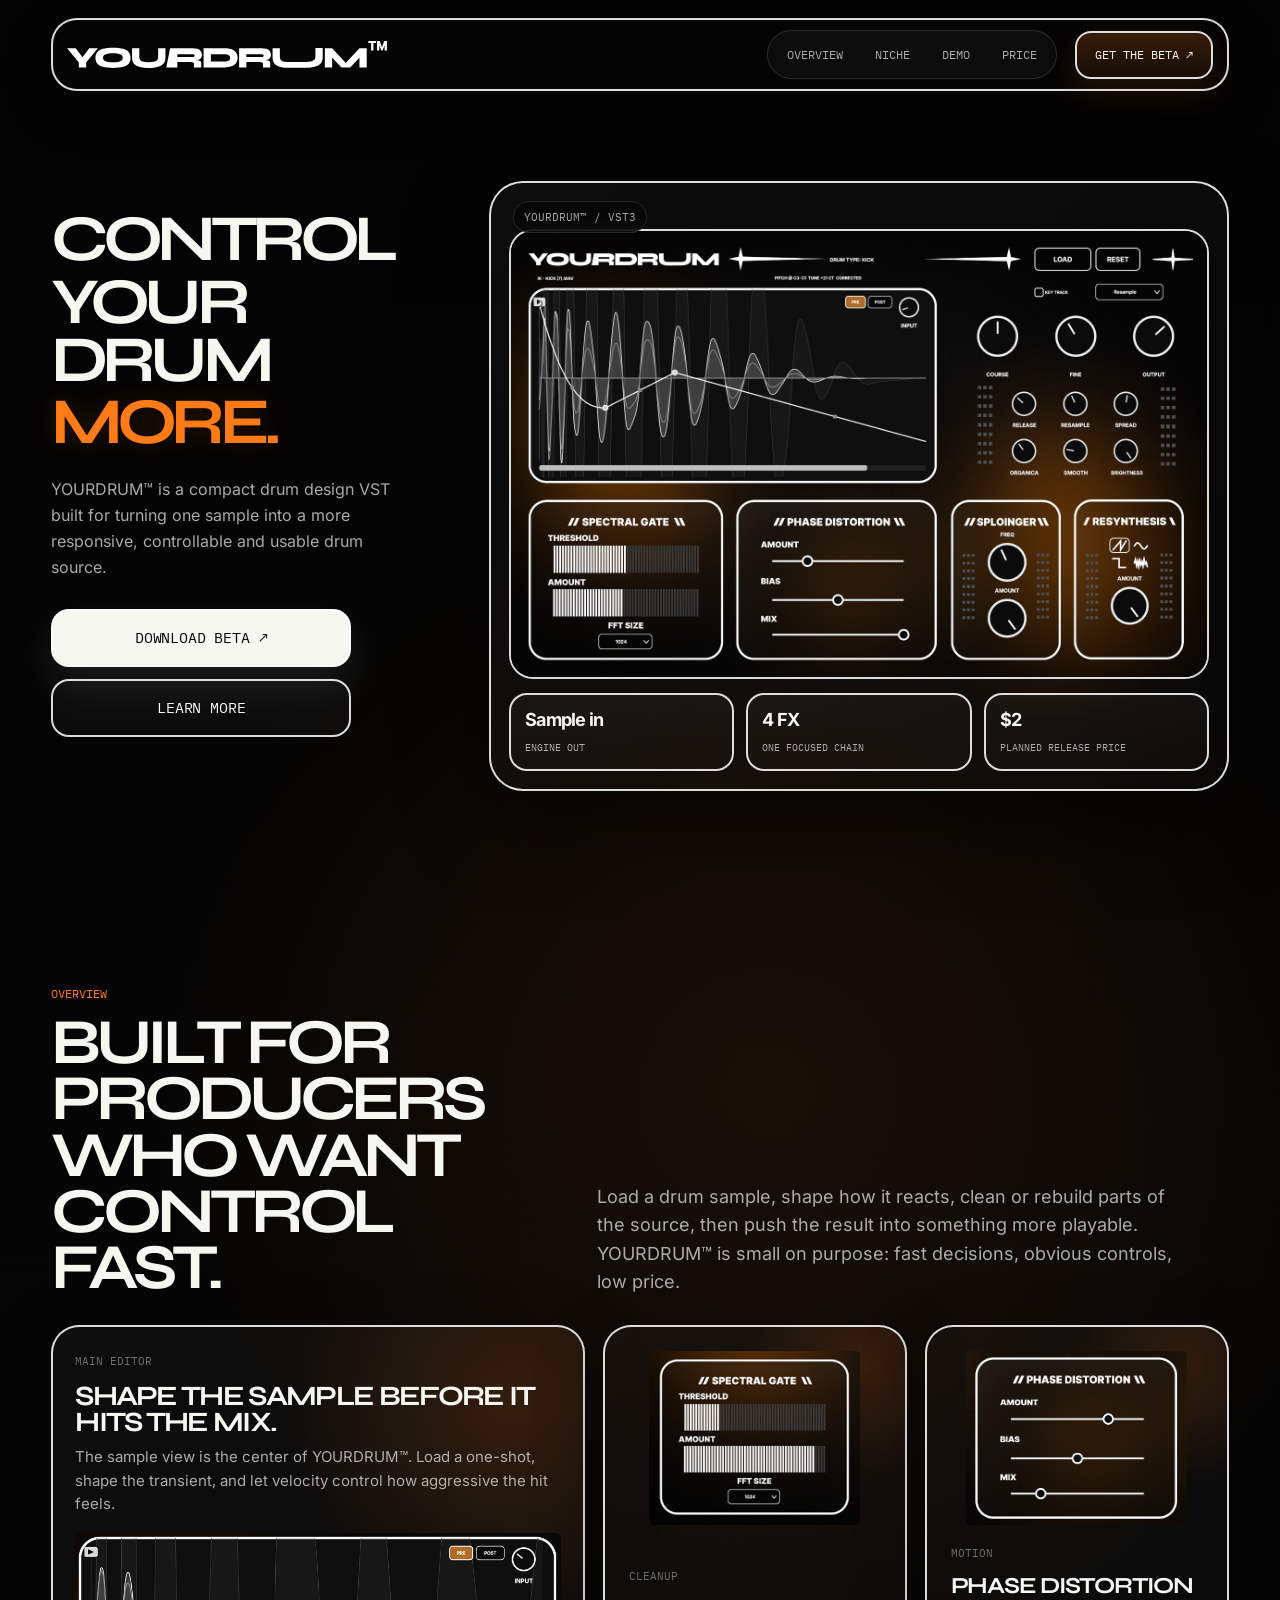
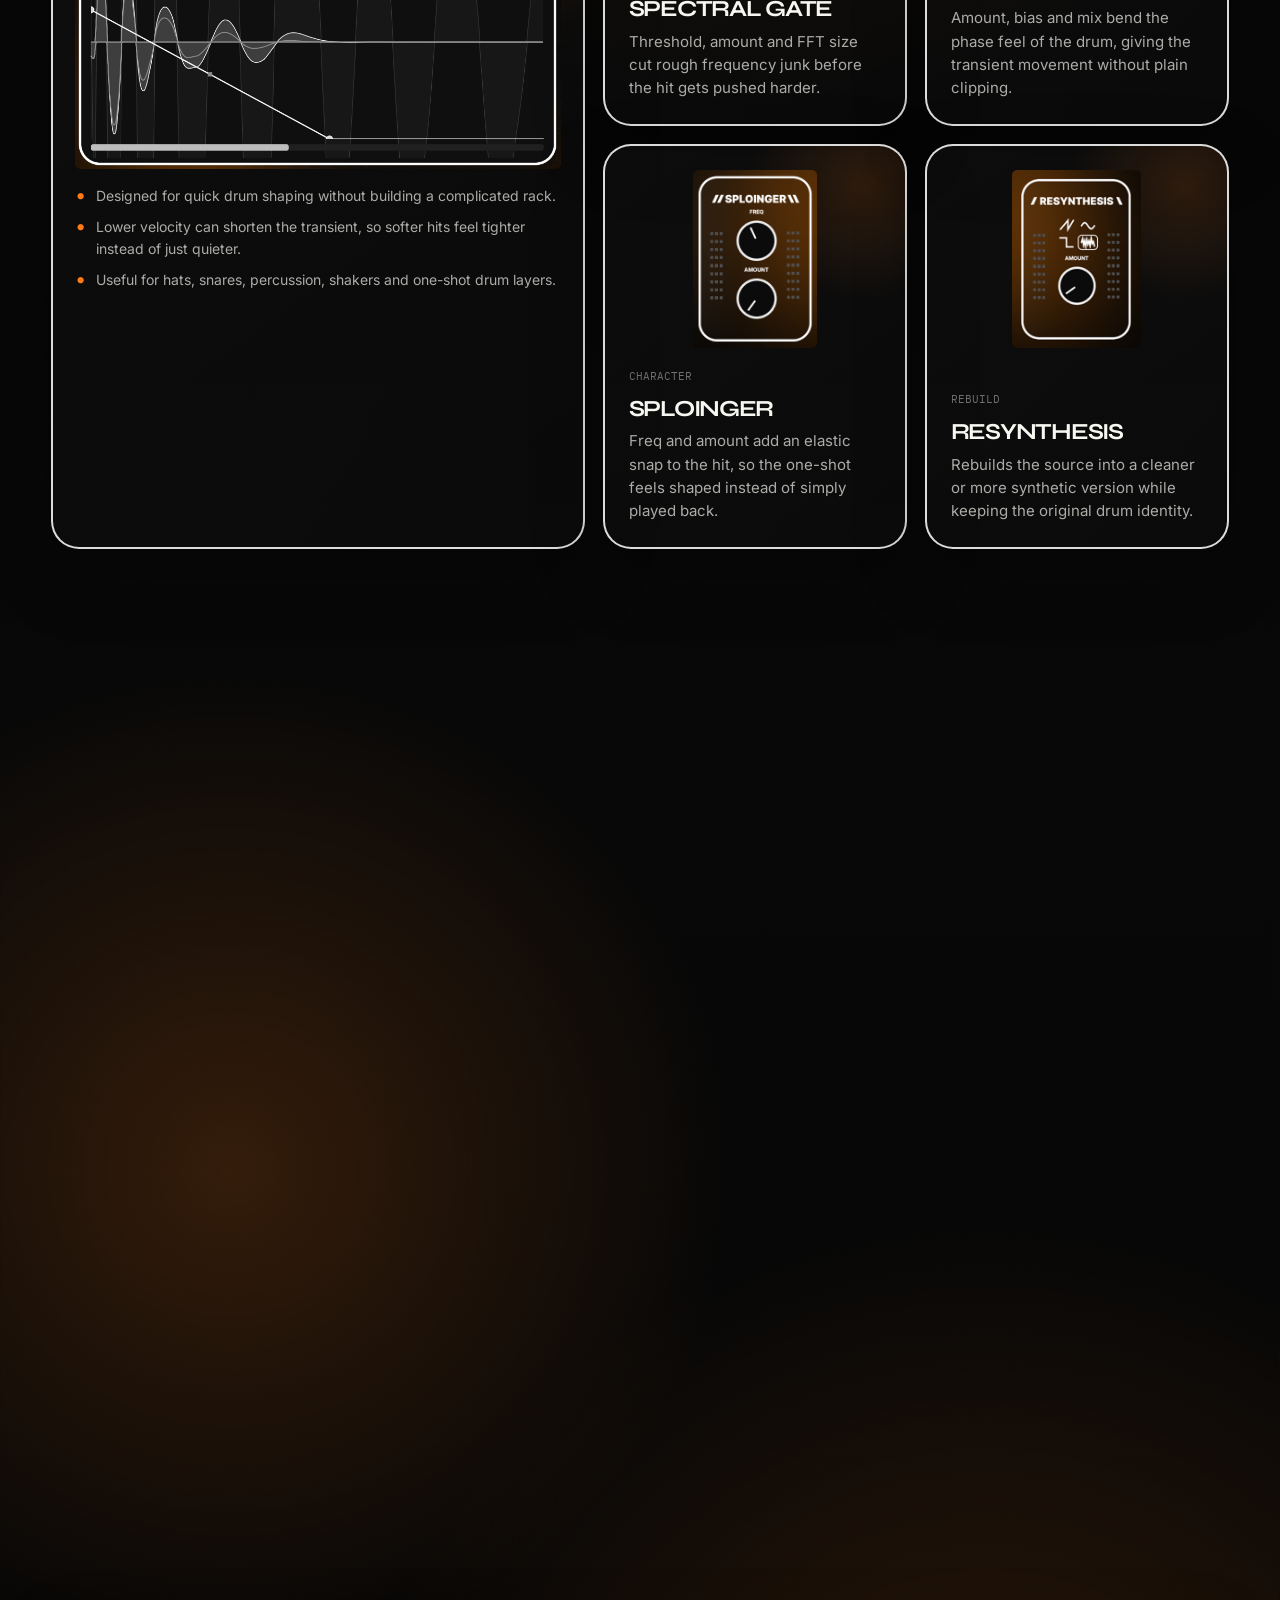
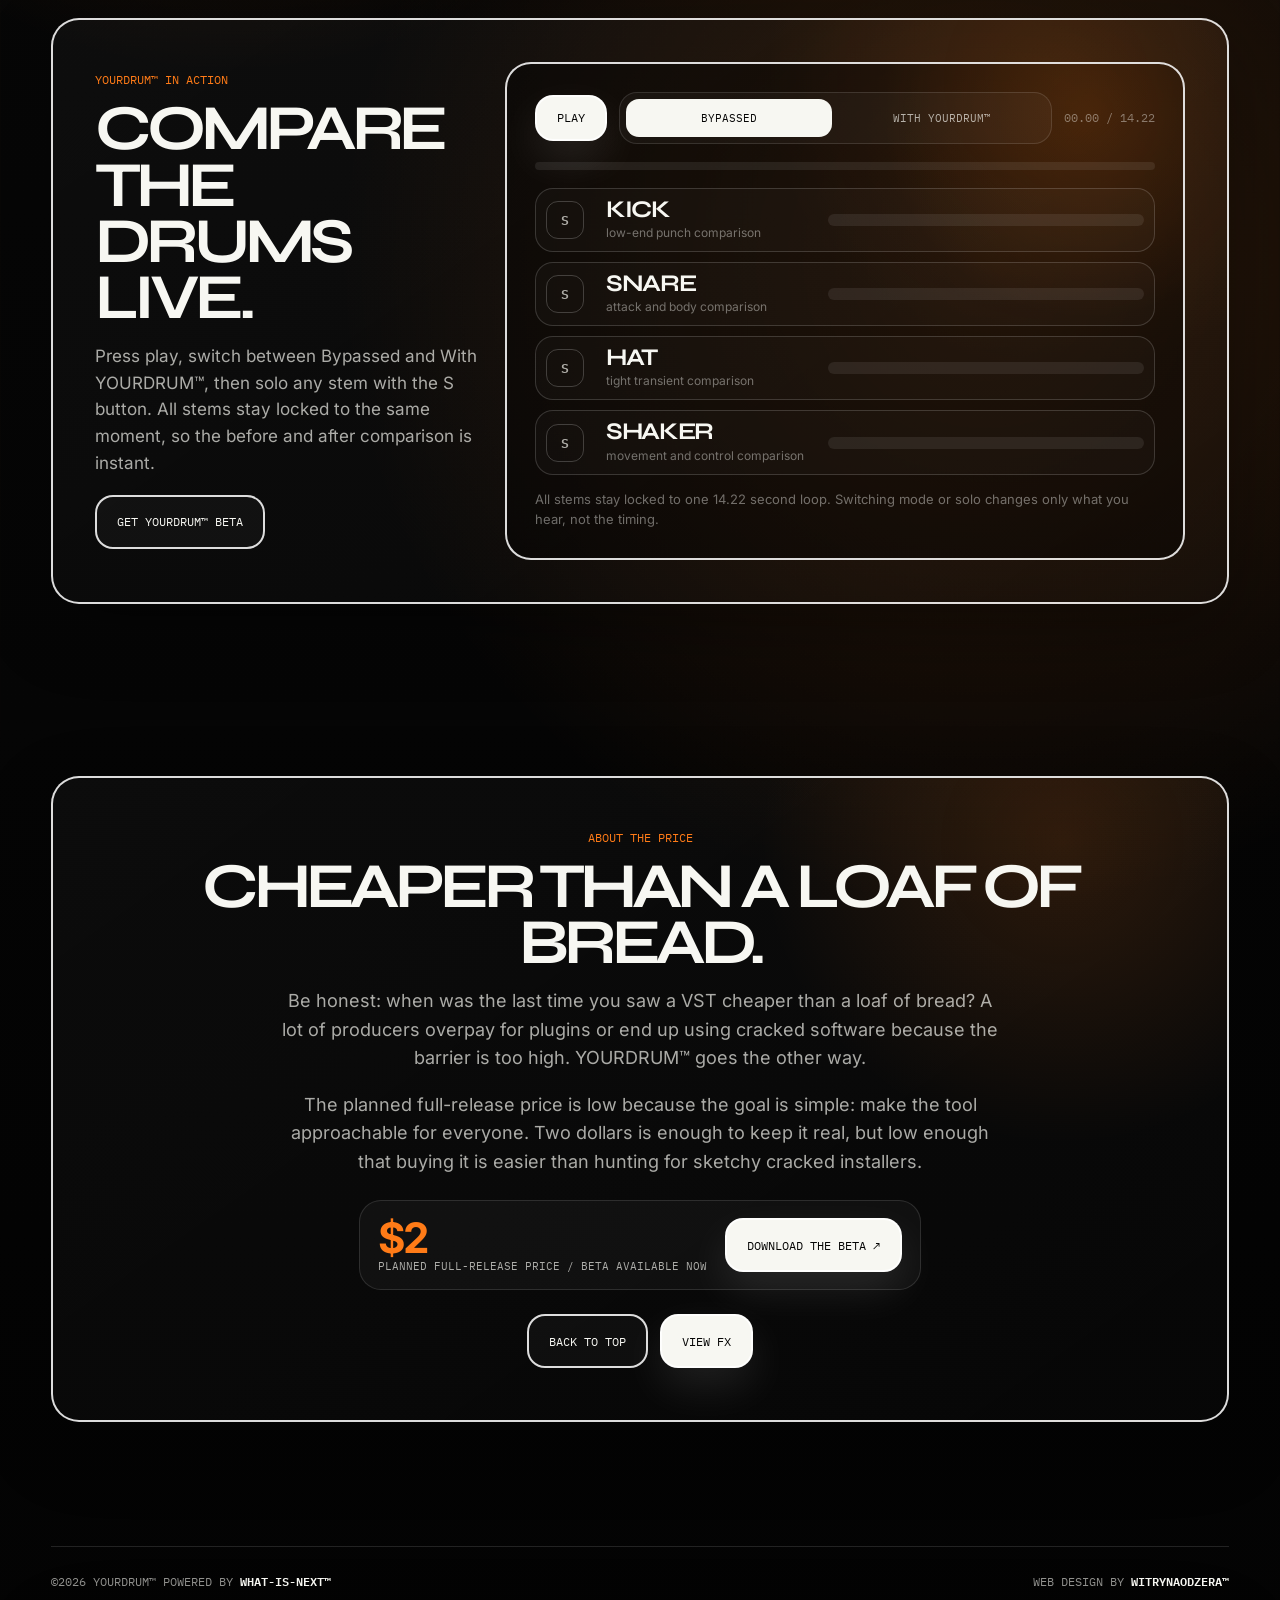
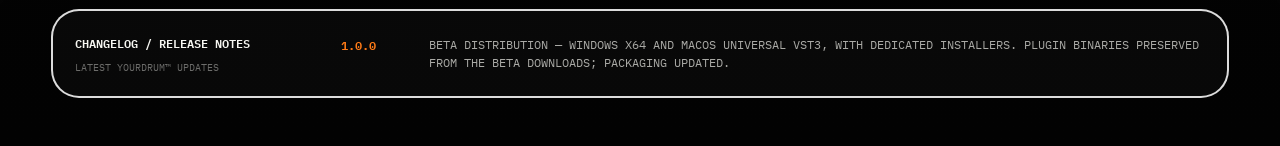
==== commit d0e71944: "Remove loading screen and improve drum demo performance" ====
--- a/site/index.html
+++ b/site/index.html
@@ -58,7 +58,7 @@
         radial-gradient(circle at 60% 22%, rgba(255,123,23,.08), transparent 16%),
         linear-gradient(180deg, #030303 0%, #080808 48%, #030303 100%);
       overflow-x: hidden;
-      cursor: none;
+      cursor: auto;
     }
 
     body::before {
@@ -109,61 +109,6 @@
       width: min(calc(100% - var(--side) * 2), var(--max));
       margin: 0 auto;
     }
-
-    .cursor-dot,
-    .cursor-ring,
-    .cursor-label {
-      position: fixed;
-      left: 0;
-      top: 0;
-      pointer-events: none;
-      z-index: 100;
-      transform: translate(-50%, -50%);
-    }
-
-    .cursor-dot {
-      width: 7px;
-      height: 7px;
-      border-radius: 50%;
-      background: var(--text);
-      box-shadow: 0 0 14px rgba(255,255,255,.25);
-    }
-
-    .cursor-ring {
-      width: 34px;
-      height: 34px;
-      border-radius: 50%;
-      border: 1px solid rgba(255,255,255,.52);
-      background: rgba(255,255,255,.03);
-      transition: width .18s ease, height .18s ease, border-color .18s ease, background .18s ease;
-      backdrop-filter: blur(8px);
-    }
-
-    .cursor-label {
-      margin-top: 30px;
-      padding: 6px 10px;
-      border-radius: 999px;
-      border: 1px solid rgba(255,255,255,.12);
-      background: rgba(8,8,8,.72);
-      color: var(--muted);
-      font-family: "IBM Plex Mono", monospace;
-      font-size: 10px;
-      text-transform: uppercase;
-      letter-spacing: .06em;
-      opacity: 0;
-      transition: opacity .18s ease;
-      white-space: nowrap;
-    }
-
-    .cursor-ring.active {
-      width: 56px;
-      height: 56px;
-      border-color: rgba(255,123,23,.72);
-      background: rgba(255,123,23,.08);
-      box-shadow: 0 0 36px rgba(255,123,23,.14);
-    }
-
-    .cursor-label.visible { opacity: 1; }
 
     .nav {
       position: fixed;
@@ -279,15 +224,11 @@
 
     .hero-title .word {
       display: inline-block;
-      transform: translateY(110%);
-      opacity: 0;
+      transform: none;
+      opacity: 1;
       padding-right: .05em;
     }
 
-    body.loaded .hero-title .word { animation: wordReveal .9s cubic-bezier(.2,.82,.16,1) forwards; }
-    body.loaded .hero-title .line:nth-child(1) .word { animation-delay: .05s; }
-    body.loaded .hero-title .line:nth-child(2) .word { animation-delay: .16s; }
-    body.loaded .hero-title .line:nth-child(3) .word { animation-delay: .27s; }
 
     .headline-accent {
       color: var(--orange);
@@ -713,7 +654,7 @@
       background: transparent;
       font-family: "IBM Plex Mono", monospace;
       text-transform: uppercase;
-      cursor: none;
+      cursor: pointer;
     }
 
     .mode-btn {
@@ -746,7 +687,8 @@
 
     .demo-progress span {
       display: block;
-      width: 0%;
+      width: 100%;
+      transform: scaleX(0);
       height: 100%;
       border-radius: inherit;
       background: var(--orange);
@@ -822,13 +764,14 @@
 
     .stem-meter span {
       display: block;
-      width: 0%;
+      width: 100%;
+      transform: scaleX(0);
       height: 100%;
       border-radius: inherit;
       background: linear-gradient(90deg, var(--orange), rgba(255,255,255,.82));
       opacity: .86;
       transform-origin: left center;
-      transition: width .055s linear, opacity .18s ease;
+      transition: transform .055s linear, opacity .18s ease;
     }
 
     .stem-row.muted-row .stem-meter span {
@@ -984,10 +927,6 @@
     }
 
 
-    @keyframes wordReveal {
-      0% { transform: translateY(110%); opacity: 0; }
-      100% { transform: translateY(0); opacity: 1; }
-    }
 
 
     .gallery-card h3 {
@@ -1041,12 +980,6 @@
     }
 
     @media (max-width: 900px) {
-      body { cursor: auto; }
-
-      .cursor-dot,
-      .cursor-ring,
-      .cursor-label { display: none; }
-
       .nav { top: 10px; }
 
       .nav-inner {
@@ -1120,32 +1053,10 @@
   </style>
   <link rel="stylesheet" href="assets/fonts.css" />
   <link rel="stylesheet" href="assets/site.css" />
-  <script>
-    document.documentElement.classList.add('js', 'is-loading');
-    window.yourdrumLoadStarted = performance.now();
-    window.yourdrumFailSafe = setTimeout(() => {
-      document.documentElement.classList.remove('is-loading');
-      document.body.classList.add('loaded');
-      document.getElementById('siteLoader')?.remove();
-    }, 6500);
-  </script>
 </head>
 
 <body>
   <a class="skip-link" href="#top">Skip to content</a>
-  <div class="site-loader" id="siteLoader" role="status" aria-label="Loading YOURDRUM">
-    <div class="loader-top"><span>WHAT-IS-NEXT™</span><span>DRUM DESIGN ENGINE / 01</span></div>
-    <div class="loader-center">
-      <div class="loader-orbit"><div class="loader-disc"><span>YD<span class="loader-star">✳</span></span></div></div>
-      <img class="loader-logo" src="asdasfasfag.svg" alt="YOURDRUM" />
-      <p>YOUR NEXT HIT STARTS HERE.</p>
-    </div>
-    <div class="loader-bottom"><div class="loader-track"><span id="loaderProgress"></span></div><div class="loader-meta"><span id="loaderStatus">Preparing the engine</span><span id="loaderPercent">00%</span></div></div>
-  </div>
-  <div class="cursor-dot" id="cursorDot"></div>
-  <div class="cursor-ring" id="cursorRing"></div>
-  <div class="cursor-label" id="cursorLabel">view</div>
-
   <header class="nav">
     <div class="nav-inner">
       <a class="brand" href="#top" aria-label="YOURDRUM™ home">
@@ -1153,13 +1064,13 @@
       </a>
 
       <nav class="nav-links" aria-label="Main navigation">
-        <a href="#overview" data-cursor="overview">Overview</a>
-        <a href="#niche" data-cursor="niche">Niche</a>
-        <a href="#demo" data-cursor="demo">Demo</a>
-        <a href="#price" data-cursor="price">Price</a>
+        <a href="#overview">Overview</a>
+        <a href="#niche">Niche</a>
+        <a href="#demo">Demo</a>
+        <a href="#price">Price</a>
       </nav>
 
-      <a class="nav-buy" href="beta/index.html" data-cursor="download">Get the beta ↗</a>
+      <a class="nav-buy" href="beta/index.html">Get the beta ↗</a>
     </div>
   </header>
 
@@ -1178,12 +1089,12 @@
           </p>
 
           <div class="hero-actions">
-            <a class="btn primary price-button" href="beta/index.html" data-cursor="download">Download beta ↗</a>
-            <a class="btn secondary price-button" href="#overview" data-cursor="learn">Learn More</a>
+            <a class="btn primary price-button" href="beta/index.html">Download beta ↗</a>
+            <a class="btn secondary price-button" href="#overview">Learn More</a>
           </div>
         </div>
 
-        <div class="hero-panel reveal-block" data-cursor="plugin">
+        <div class="hero-panel reveal-block">
           <div class="plugin-shot">
             <img src="img.png" alt="YOURDRUM™ full plugin interface" />
           </div>
@@ -1209,7 +1120,7 @@
         </div>
 
         <div class="overview-layout">
-          <article class="card reveal-block" data-cursor="shape">
+          <article class="card reveal-block">
             <small>Main editor</small>
             <h3>Shape the sample before it hits the mix.</h3>
             <p>
@@ -1228,7 +1139,7 @@
           </article>
 
           <div class="fx-grid">
-            <article class="gallery-card fx-wide reveal-block" data-cursor="spectral">
+            <article class="gallery-card fx-wide reveal-block">
               <div class="gallery-image">
                 <img src="spectral.png" alt="YOURDRUM™ Spectral Gate section" />
               </div>
@@ -1239,7 +1150,7 @@
               </div>
             </article>
 
-            <article class="gallery-card fx-wide reveal-block" data-cursor="phase">
+            <article class="gallery-card fx-wide reveal-block">
               <div class="gallery-image">
                 <img src="pd.png" alt="YOURDRUM™ Phase Distortion section" />
               </div>
@@ -1250,7 +1161,7 @@
               </div>
             </article>
 
-            <article class="gallery-card fx-tall reveal-block" data-cursor="sploinger">
+            <article class="gallery-card fx-tall reveal-block">
               <div class="gallery-image">
                 <img src="disper.png" alt="YOURDRUM™ Sploinger section" />
               </div>
@@ -1261,7 +1172,7 @@
               </div>
             </article>
 
-            <article class="gallery-card fx-tall reveal-block" data-cursor="resynthesis">
+            <article class="gallery-card fx-tall reveal-block">
               <div class="gallery-image">
                 <img src="resynth.png" alt="YOURDRUM™ Resynthesis section" />
               </div>
@@ -1289,19 +1200,19 @@
         </div>
 
         <div class="belief-grid">
-          <article class="belief-card" data-cursor="one-shot">
+          <article class="belief-card">
             <small>01 / One-shot first</small>
             <h3>No generic sampler behavior.</h3>
             <p>YOURDRUM™ is made for drum one-shots, not full instruments. Drop in a kick, snare, hat or shaker and shape the hit directly.</p>
           </article>
 
-          <article class="belief-card" data-cursor="velocity">
+          <article class="belief-card">
             <small>02 / Velocity shaper</small>
             <h3>Softer hits can get shorter.</h3>
             <p>When velocity goes down, the transient can be shortened, so ghost notes and softer hits feel controlled instead of weak.</p>
           </article>
 
-          <article class="belief-card" data-cursor="buy">
+          <article class="belief-card">
             <small>03 / Buy reason</small>
             <h3>A focused shaping workflow.</h3>
             <p>The idea is simple: one-shot shaping that would normally take a sampler, envelope work, transient tools and extra FX - here it is built into one focused drum plugin.</p>
@@ -1320,12 +1231,12 @@
               <p>
                 Press play, switch between Bypassed and With YOURDRUM™, then solo any stem with the S button. All stems stay locked to the same moment, so the before and after comparison is instant.
               </p>
-              <a class="btn secondary" href="beta/index.html" data-cursor="download">Get YOURDRUM™ beta</a>
+              <a class="btn secondary" href="beta/index.html">Get YOURDRUM™ beta</a>
             </div>
 
-            <div class="audio-demo" id="stemDemo" data-cursor="compare">
+            <div class="audio-demo" id="stemDemo">
               <div class="audio-transport">
-                <button class="btn primary audio-play" type="button" data-action="play">Play</button>
+                <button class="btn primary audio-play" type="button" data-action="play" aria-label="Play demo">Play</button>
                 <div class="mode-switch" role="group" aria-label="Processing mode">
                   <button class="mode-btn active" type="button" data-mode="bypassed" aria-pressed="true">Bypassed</button>
                   <button class="mode-btn" type="button" data-mode="yourdrum" aria-pressed="false">With YOURDRUM™</button>
@@ -1395,12 +1306,12 @@
               <strong>$2</strong>
               <span>planned full-release price / beta available now</span>
             </div>
-            <a class="btn primary" href="beta/index.html" data-cursor="download">Download the beta ↗</a>
+            <a class="btn primary" href="beta/index.html">Download the beta ↗</a>
           </div>
 
           <div class="final-actions">
-            <a class="btn secondary" href="#top" data-cursor="top">Back to Top</a>
-            <a class="btn primary" href="#overview" data-cursor="fx">View FX</a>
+            <a class="btn secondary" href="#top">Back to Top</a>
+            <a class="btn primary" href="#overview">View FX</a>
           </div>
         </div>
       </div>
@@ -1410,11 +1321,11 @@
   <footer>
     <div class="container">
       <div class="footer-inner">
-        <span>©2026 YOURDRUM™ powered by <a class="footer-link" href="https://what-is-next.vip" target="_blank" rel="noopener" data-cursor="what-is-next">what-is-next™</a></span>
-        <span>web design by <a class="footer-link" href="https://witrynaodzera.pl" target="_blank" rel="noopener" data-cursor="witrynaodzera">WITRYNAODZERA™</a></span>
+        <span>©2026 YOURDRUM™ powered by <a class="footer-link" href="https://what-is-next.vip" target="_blank" rel="noopener">what-is-next™</a></span>
+        <span>web design by <a class="footer-link" href="https://witrynaodzera.pl" target="_blank" rel="noopener">WITRYNAODZERA™</a></span>
       </div>
 
-      <div class="release-notes" data-cursor="release-notes">
+      <div class="release-notes">
         <div class="release-notes-head">
           <strong>Changelog / Release Notes</strong>
           <span>Latest YOURDRUM™ updates</span>
--- a/site/assets/site.css
+++ b/site/assets/site.css
@@ -4,37 +4,14 @@
 button, .btn { cursor: pointer; }
 button { font: inherit; }
 button:disabled { opacity: .6; cursor: wait; }
-.cursor-dot, .cursor-ring, .cursor-label { display: none; }
 :focus-visible { outline: 2px solid #ff7b17; outline-offset: 6px; }
 .skip-link { position: fixed; z-index: 120; top: 12px; left: 16px; padding: 14px 20px; background: #ff7b17; color: #000; transform: translateY(-160%); }
 .skip-link:focus { transform: none; }
 .reveal-block, .belief-card, .demo-section, .price-section { opacity: 1; transform: none; }
 .will-reveal:not(.revealed) { opacity: 0; transform: translateY(22px); }
 .hero-title .word { opacity: 1; transform: none; }
-.js.is-loading .hero-title .word { opacity: 0; }
 .hero-grid > *, .overview-layout > *, .demo-layout > * { min-width: 0; }
 .audio-error { color: #ff9f62; font-size: 13px; line-height: 1.5; margin-top: 12px; }
-.site-loader { display: none; }
-.js .site-loader { position: fixed; inset: 0; z-index: 110; display: grid; grid-template-rows: auto 1fr auto; gap: 24px; padding: clamp(24px, 5vw, 70px); background: #060606; color: #f7f7f2; transition: opacity .45s ease, visibility .45s ease; }
-.js:not(.is-loading) .site-loader { opacity: 0; visibility: hidden; pointer-events: none; }
-.is-loading body { overflow: hidden; }
-.loader-top, .loader-meta { display: flex; justify-content: space-between; gap: 16px; font: 10px "IBM Plex Mono", monospace; letter-spacing: .08em; color: #888; }
-.loader-top { padding-bottom: 20px; border-bottom: 1px solid #242424; }
-.loader-top span:first-child { color: #ff7b17; }
-.loader-center { display: grid; justify-items: center; align-content: center; gap: 26px; }
-.loader-orbit { width: clamp(140px, 25vw, 224px); aspect-ratio: 1; border-radius: 50%; border: 1px solid #313131; display: grid; place-items: center; position: relative; box-shadow: 0 0 90px #ff7b1710; }
-.loader-orbit::before { content: ''; position: absolute; inset: -8px; border-radius: 50%; border: 1px solid transparent; border-top-color: #ff7b17; border-right-color: #ff7b1740; animation: orbit 2s linear infinite; }
-.loader-disc { width: 78%; aspect-ratio: 1; display: grid; place-items: center; border: 1px solid #383838; border-radius: 50%; background: radial-gradient(circle at 50% 80%, #ff7b1720, #111 60%); animation: hit 1.2s ease-in-out infinite; }
-.loader-disc > span { font: 800 clamp(40px, 7vw, 68px) Syne, sans-serif; letter-spacing: -.08em; }
-.loader-star { display: inline-block; color: #ff7b17; font-size: .55em; vertical-align: top; margin-left: 3px; }
-.loader-logo { width: min(340px, 76vw); }
-.loader-center p { font: 10px "IBM Plex Mono", monospace; letter-spacing: .15em; color: #777; }
-.loader-bottom { width: min(520px, 100%); justify-self: center; }
-.loader-track { height: 3px; margin-bottom: 16px; background: #272727; }
-.loader-track span { display: block; width: 0; height: 100%; background: #ff7b17; transition: width .25s ease; box-shadow: 0 0 20px #ff7b1750; }
-#loaderPercent { color: #ff7b17; }
-@keyframes orbit { to { transform: rotate(360deg); } }
-@keyframes hit { 50% { transform: scale(.94); border-color: #ff7b1766; } }
 @media (max-width: 900px) {
   html { scroll-padding-top: 190px; }
   .nav-inner { gap: 8px; }
@@ -44,7 +21,6 @@
   .hero-stat { padding: 10px 6px; }
   .hero-stat strong { font-size: 13px; }
   .hero-stat span { font-size: 8px; }
-  .loader-top span:last-child { text-align: right; max-width: 130px; }
 }
 @media (prefers-reduced-motion: reduce) {
   *, *::before, *::after { animation: none !important; transition: none !important; scroll-behavior: auto !important; }
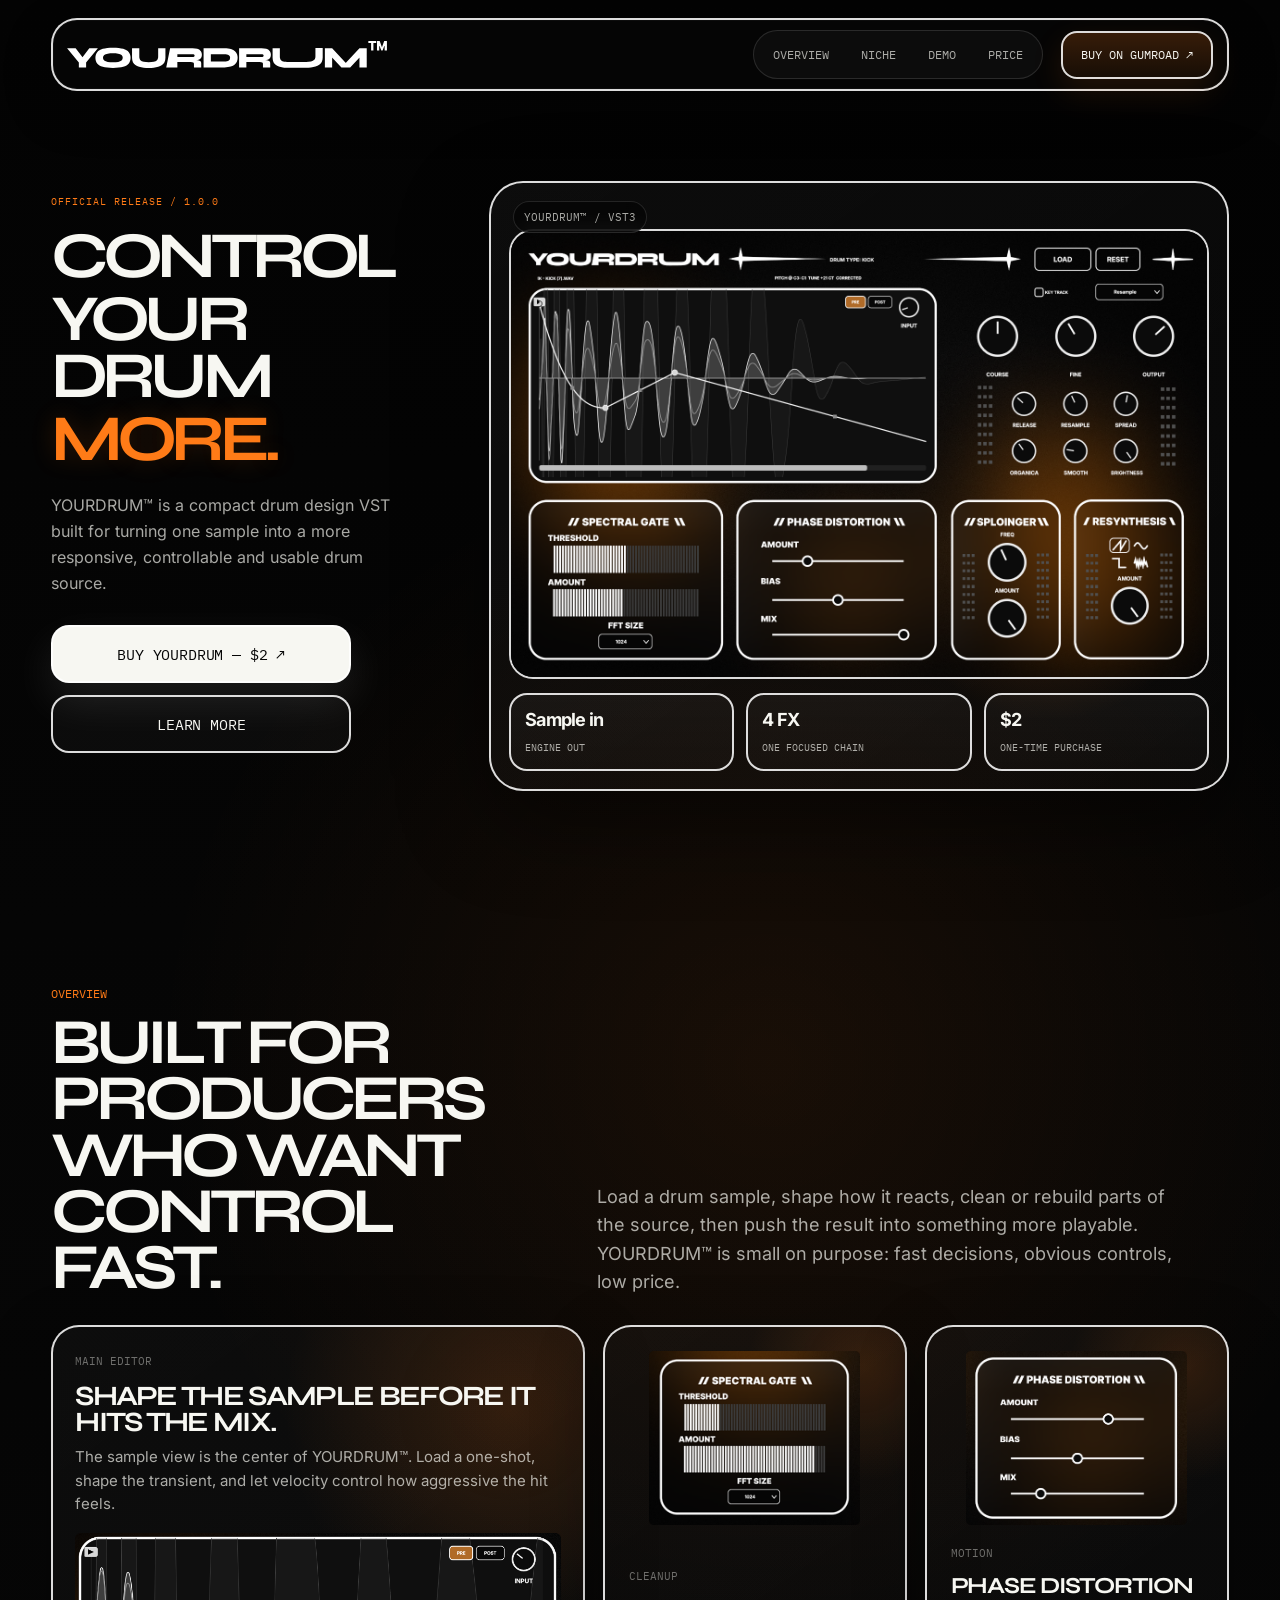
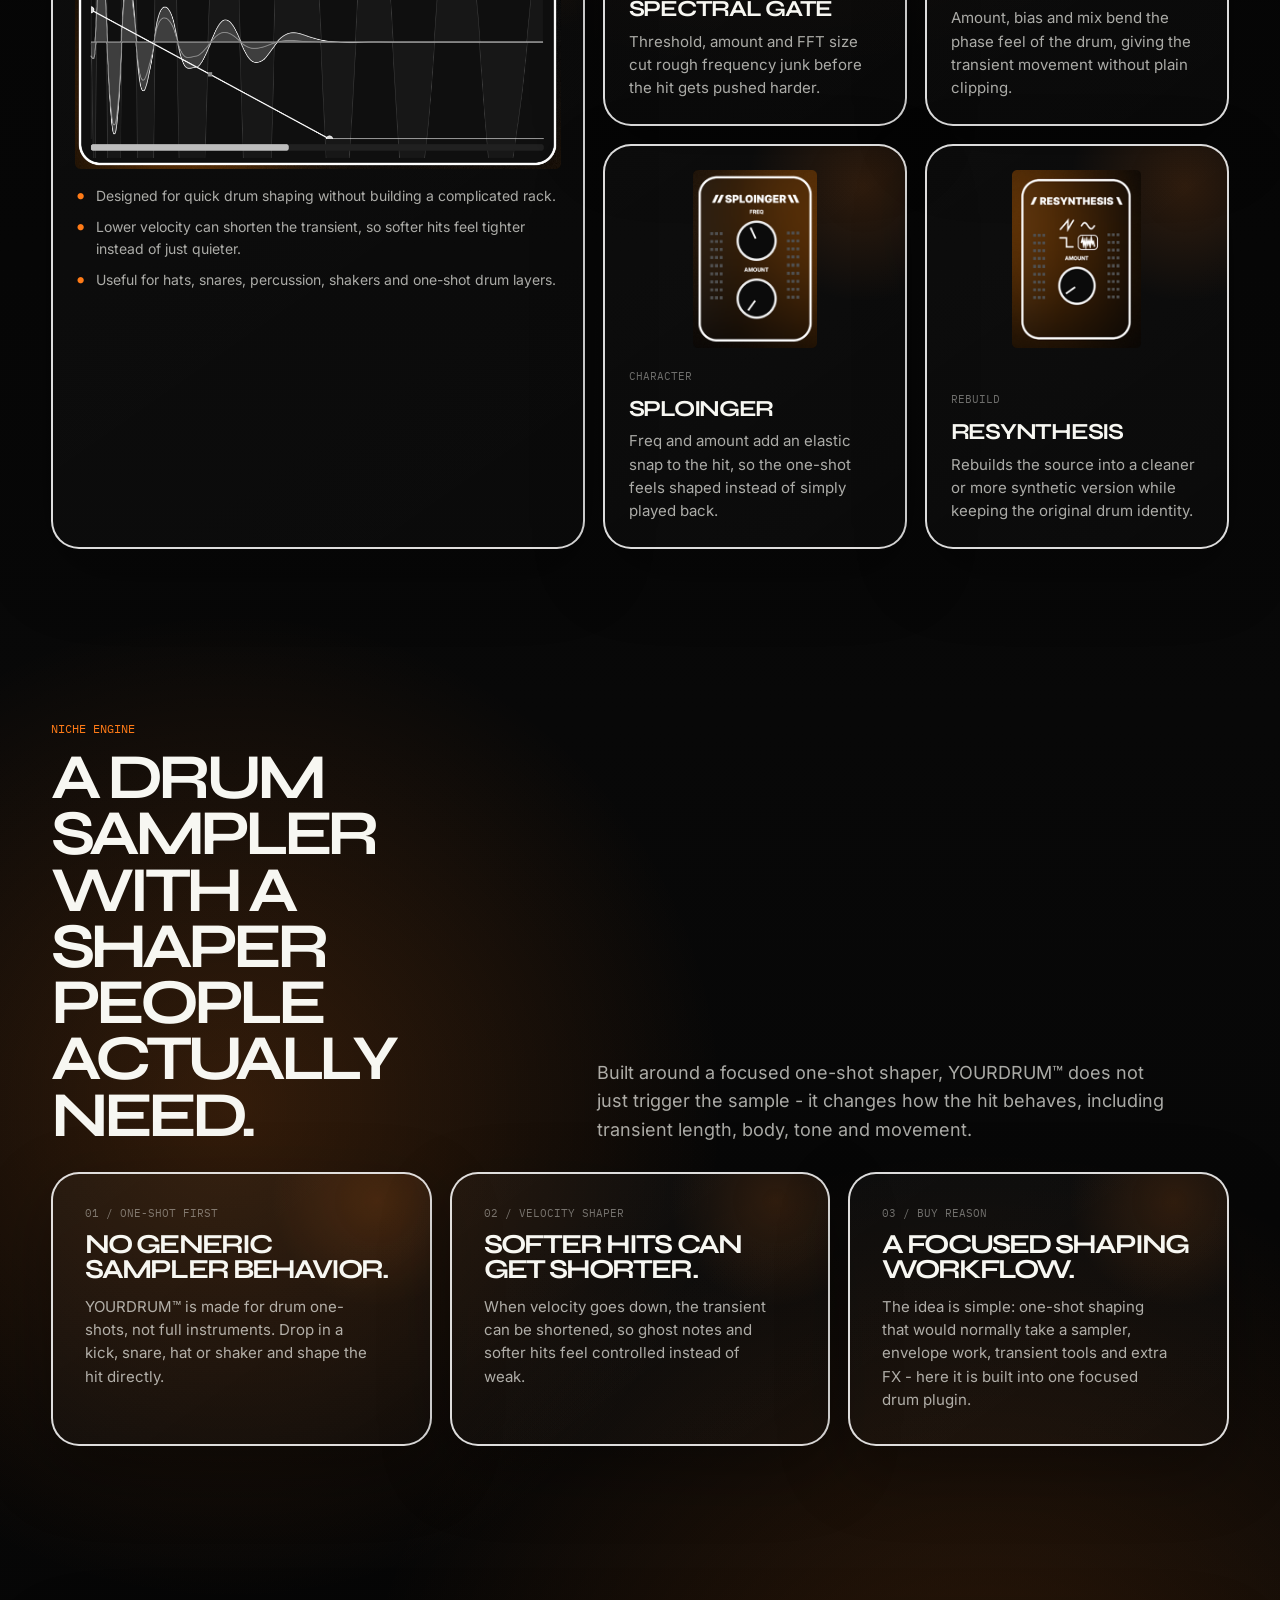
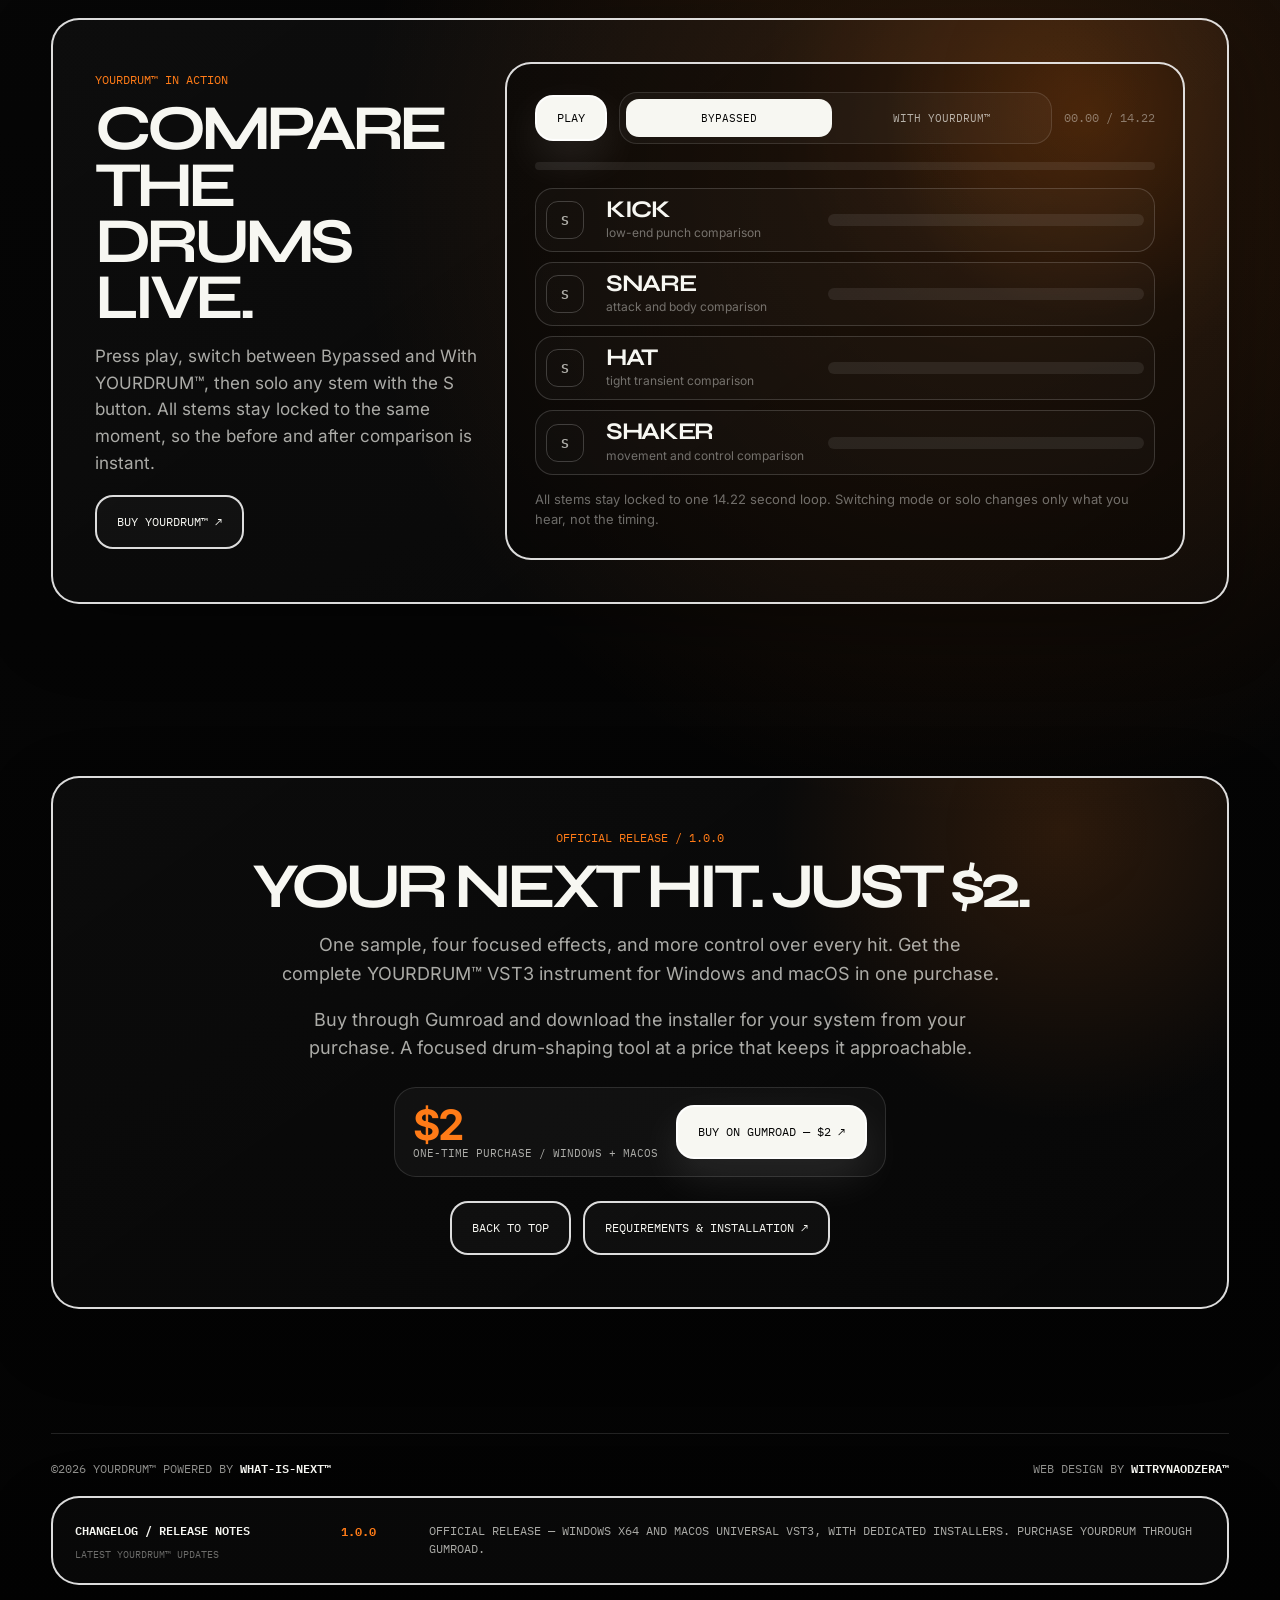
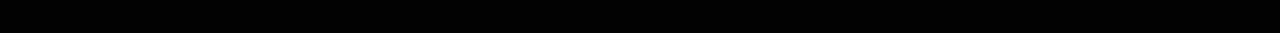
==== commit 63643c4b: "Launch official YOURDRUM release with Gumroad purchase flow" ====
--- a/site/index.html
+++ b/site/index.html
@@ -8,9 +8,9 @@
   <link rel="canonical" href="https://yourdrum.what-is-next.vip/" />
   <meta property="og:type" content="website" />
   <meta property="og:title" content="YOURDRUM — Control your drum more" />
-  <meta property="og:description" content="Shape your drums with YOURDRUM. Hear the interactive demo and download the public beta for Windows and macOS." />
+  <meta property="og:description" content="Shape your drums with YOURDRUM. Hear the interactive demo and buy the official release for Windows and macOS on Gumroad." />
   <meta property="og:url" content="https://yourdrum.what-is-next.vip/" />
-  <meta property="og:image" content="https://yourdrum.what-is-next.vip/img.png" />
+  <meta property="og:image" content="https://yourdrum.what-is-next.vip/assets/yourdrum-cover.png" />
   <meta name="twitter:card" content="summary_large_image" />
   <link rel="icon" type="image/svg+xml" href="data:image/svg+xml,%3Csvg%20xmlns%3D%22http%3A//www.w3.org/2000/svg%22%20viewBox%3D%220%200%2064%2064%22%3E%3Crect%20width%3D%2264%22%20height%3D%2264%22%20rx%3D%2214%22%20fill%3D%22%23050505%22/%3E%3Cpath%20d%3D%22M10%2018h18c9%200%209%2012%200%2012H18v16h-8V18Z%22%20fill%3D%22%23f7f7f2%22/%3E%3Cpath%20d%3D%22M36%2018h8v28h-8z%22%20fill%3D%22%23f7f7f2%22/%3E%3Cpath%20d%3D%22M49%2015l2.8%2010.2L62%2028l-10.2%202.8L49%2041l-2.8-10.2L36%2028l10.2-2.8L49%2015Z%22%20fill%3D%22%23ff7b17%22/%3E%3C/svg%3E" />
 
@@ -1052,7 +1052,7 @@
     }
   </style>
   <link rel="stylesheet" href="assets/fonts.css" />
-  <link rel="stylesheet" href="assets/site.css" />
+  <link rel="stylesheet" href="assets/site.css?v=1.0.0-release" />
 </head>
 
 <body>
@@ -1070,7 +1070,7 @@
         <a href="#price">Price</a>
       </nav>
 
-      <a class="nav-buy" href="beta/index.html">Get the beta ↗</a>
+      <a class="nav-buy" href="https://gumroad.com/" data-gumroad target="_blank" rel="noopener">Buy on Gumroad ↗</a>
     </div>
   </header>
 
@@ -1078,6 +1078,7 @@
     <section class="hero">
       <div class="container hero-grid">
         <div class="hero-copy-wrap reveal-block">
+          <p class="release-badge">Official release / 1.0.0</p>
           <h1 class="hero-title">
             <span class="line"><span class="word">Control</span></span>
             <span class="line"><span class="word">Your Drum</span></span>
@@ -1089,7 +1090,7 @@
           </p>
 
           <div class="hero-actions">
-            <a class="btn primary price-button" href="beta/index.html">Download beta ↗</a>
+            <a class="btn primary price-button" href="https://gumroad.com/" data-gumroad target="_blank" rel="noopener">Buy YOURDRUM — $2 ↗</a>
             <a class="btn secondary price-button" href="#overview">Learn More</a>
           </div>
         </div>
@@ -1101,7 +1102,7 @@
           <div class="hero-stats">
             <div class="hero-stat"><strong>Sample in</strong><span>engine out</span></div>
             <div class="hero-stat"><strong>4 FX</strong><span>one focused chain</span></div>
-            <div class="hero-stat"><strong>$2</strong><span>planned release price</span></div>
+            <div class="hero-stat"><strong>$2</strong><span>one-time purchase</span></div>
           </div>
         </div>
       </div>
@@ -1231,7 +1232,7 @@
               <p>
                 Press play, switch between Bypassed and With YOURDRUM™, then solo any stem with the S button. All stems stay locked to the same moment, so the before and after comparison is instant.
               </p>
-              <a class="btn secondary" href="beta/index.html">Get YOURDRUM™ beta</a>
+              <a class="btn secondary" href="https://gumroad.com/" data-gumroad target="_blank" rel="noopener">Buy YOURDRUM™ ↗</a>
             </div>
 
             <div class="audio-demo" id="stemDemo">
@@ -1290,28 +1291,28 @@
     <section id="price" class="section">
       <div class="container">
         <div class="price-section">
-          <div class="kicker">About the price</div>
-          <h2>Cheaper than a loaf of bread.</h2>
+          <div class="kicker">Official release / 1.0.0</div>
+          <h2>Your next hit. Just $2.</h2>
 
           <p>
-            Be honest: when was the last time you saw a VST cheaper than a loaf of bread? A lot of producers overpay for plugins or end up using cracked software because the barrier is too high. YOURDRUM™ goes the other way.
+            One sample, four focused effects, and more control over every hit. Get the complete YOURDRUM™ VST3 instrument for Windows and macOS in one purchase.
           </p>
 
           <p>
-            The planned full-release price is low because the goal is simple: make the tool approachable for everyone. Two dollars is enough to keep it real, but low enough that buying it is easier than hunting for sketchy cracked installers.
+            Buy through Gumroad and download the installer for your system from your purchase. A focused drum-shaping tool at a price that keeps it approachable.
           </p>
 
           <div class="price-callout">
             <div>
               <strong>$2</strong>
-              <span>planned full-release price / beta available now</span>
+              <span>one-time purchase / Windows + macOS</span>
             </div>
-            <a class="btn primary" href="beta/index.html">Download the beta ↗</a>
+            <a class="btn primary" href="https://gumroad.com/" data-gumroad target="_blank" rel="noopener">Buy on Gumroad — $2 ↗</a>
           </div>
 
           <div class="final-actions">
             <a class="btn secondary" href="#top">Back to Top</a>
-            <a class="btn primary" href="#overview">View FX</a>
+            <a class="btn secondary" href="buy/index.html">Requirements &amp; installation ↗</a>
           </div>
         </div>
       </div>
@@ -1331,13 +1332,14 @@
           <span>Latest YOURDRUM™ updates</span>
         </div>
         <ul class="release-note-list" id="releaseNotesList">
-          <li><span class="release-version">1.0.0</span><span>Beta distribution — Windows x64 and macOS Universal VST3.</span></li>
+          <li><span class="release-version">1.0.0</span><span>Official release — Windows x64 and macOS Universal VST3. Available through Gumroad.</span></li>
         </ul>
       </div>
     </div>
   </footer>
 
-  <script src="assets/releases.js"></script>
+  <script src="assets/store.js"></script>
+  <script src="assets/releases.js?v=1.0.0-release"></script>
   <script src="assets/app.js"></script>
 </body>
 </html>
--- a/site/assets/site.css
+++ b/site/assets/site.css
@@ -26,3 +26,5 @@
   *, *::before, *::after { animation: none !important; transition: none !important; scroll-behavior: auto !important; }
   .will-reveal:not(.revealed), .hero-title .word { opacity: 1; transform: none; }
 }
+
+.release-badge { color: #ff7b17; font: 10px "IBM Plex Mono", monospace; text-transform: uppercase; letter-spacing: .1em; margin-bottom: 20px; }
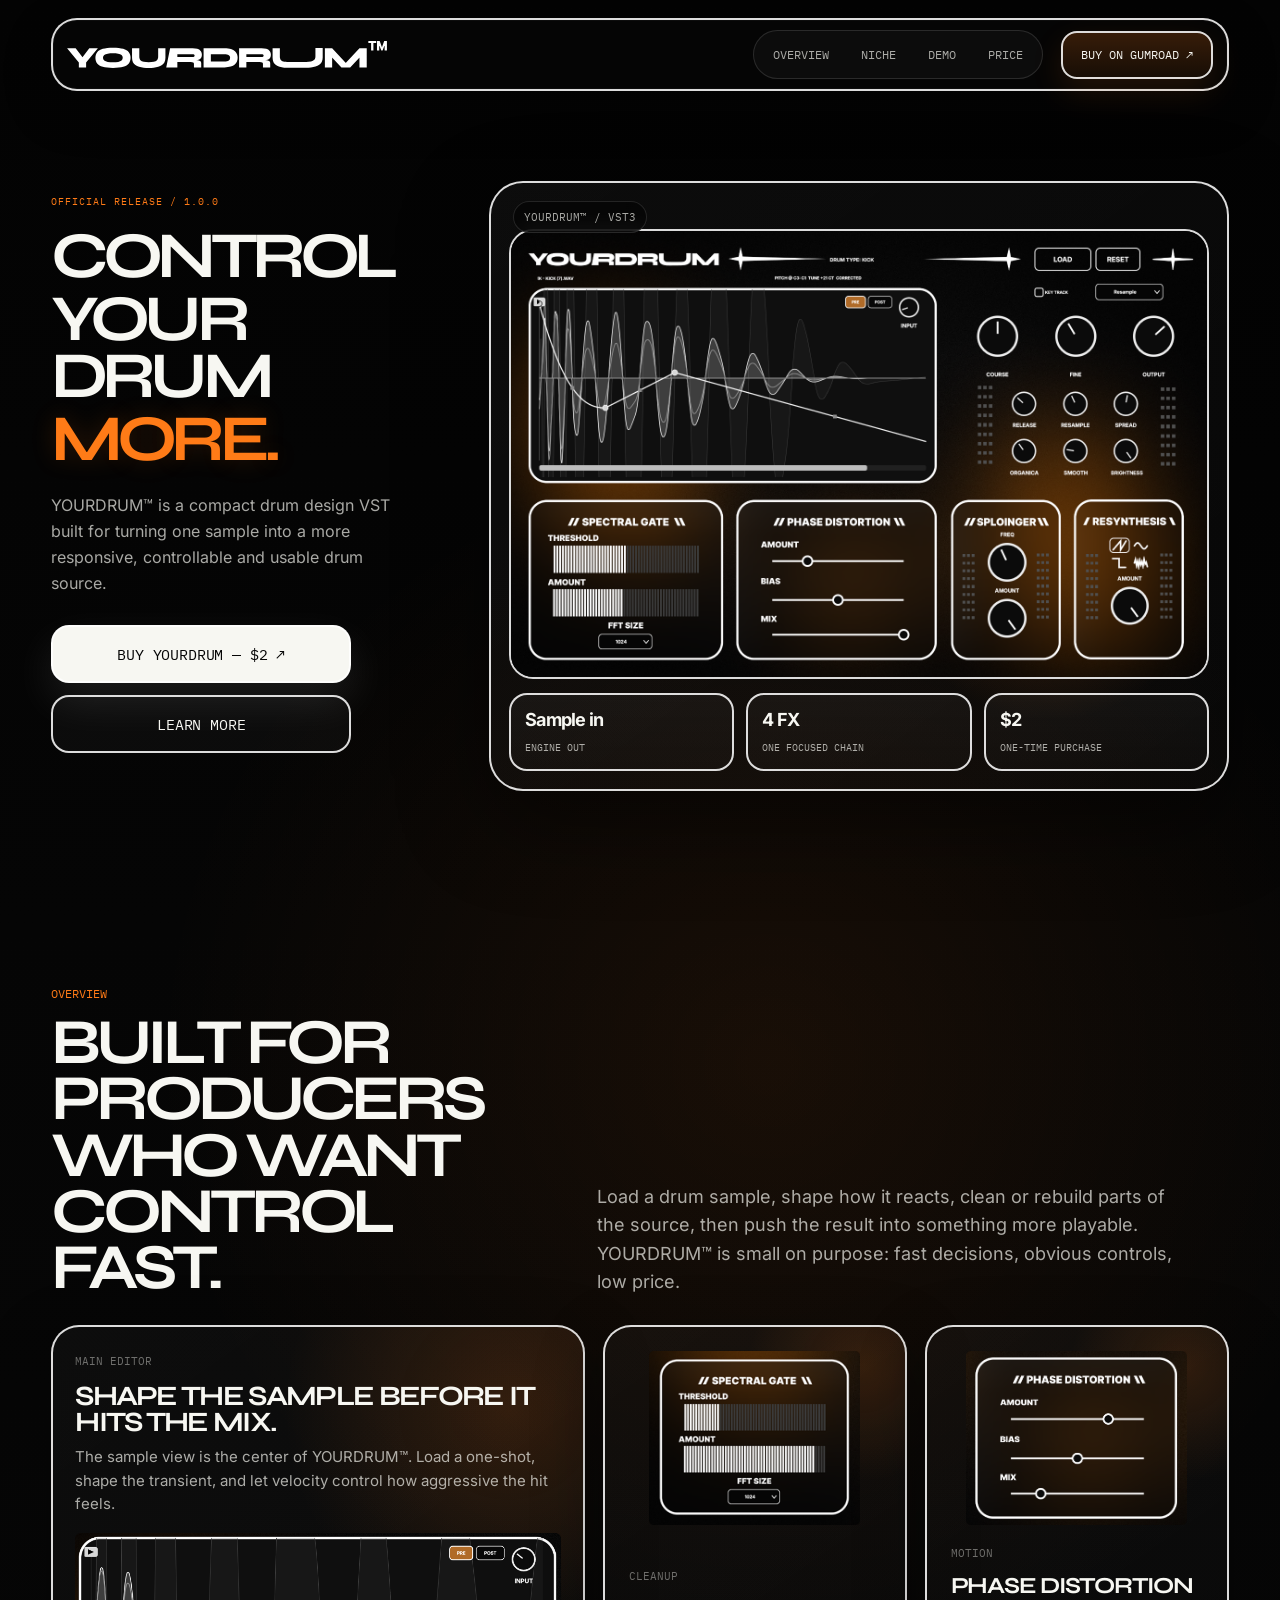
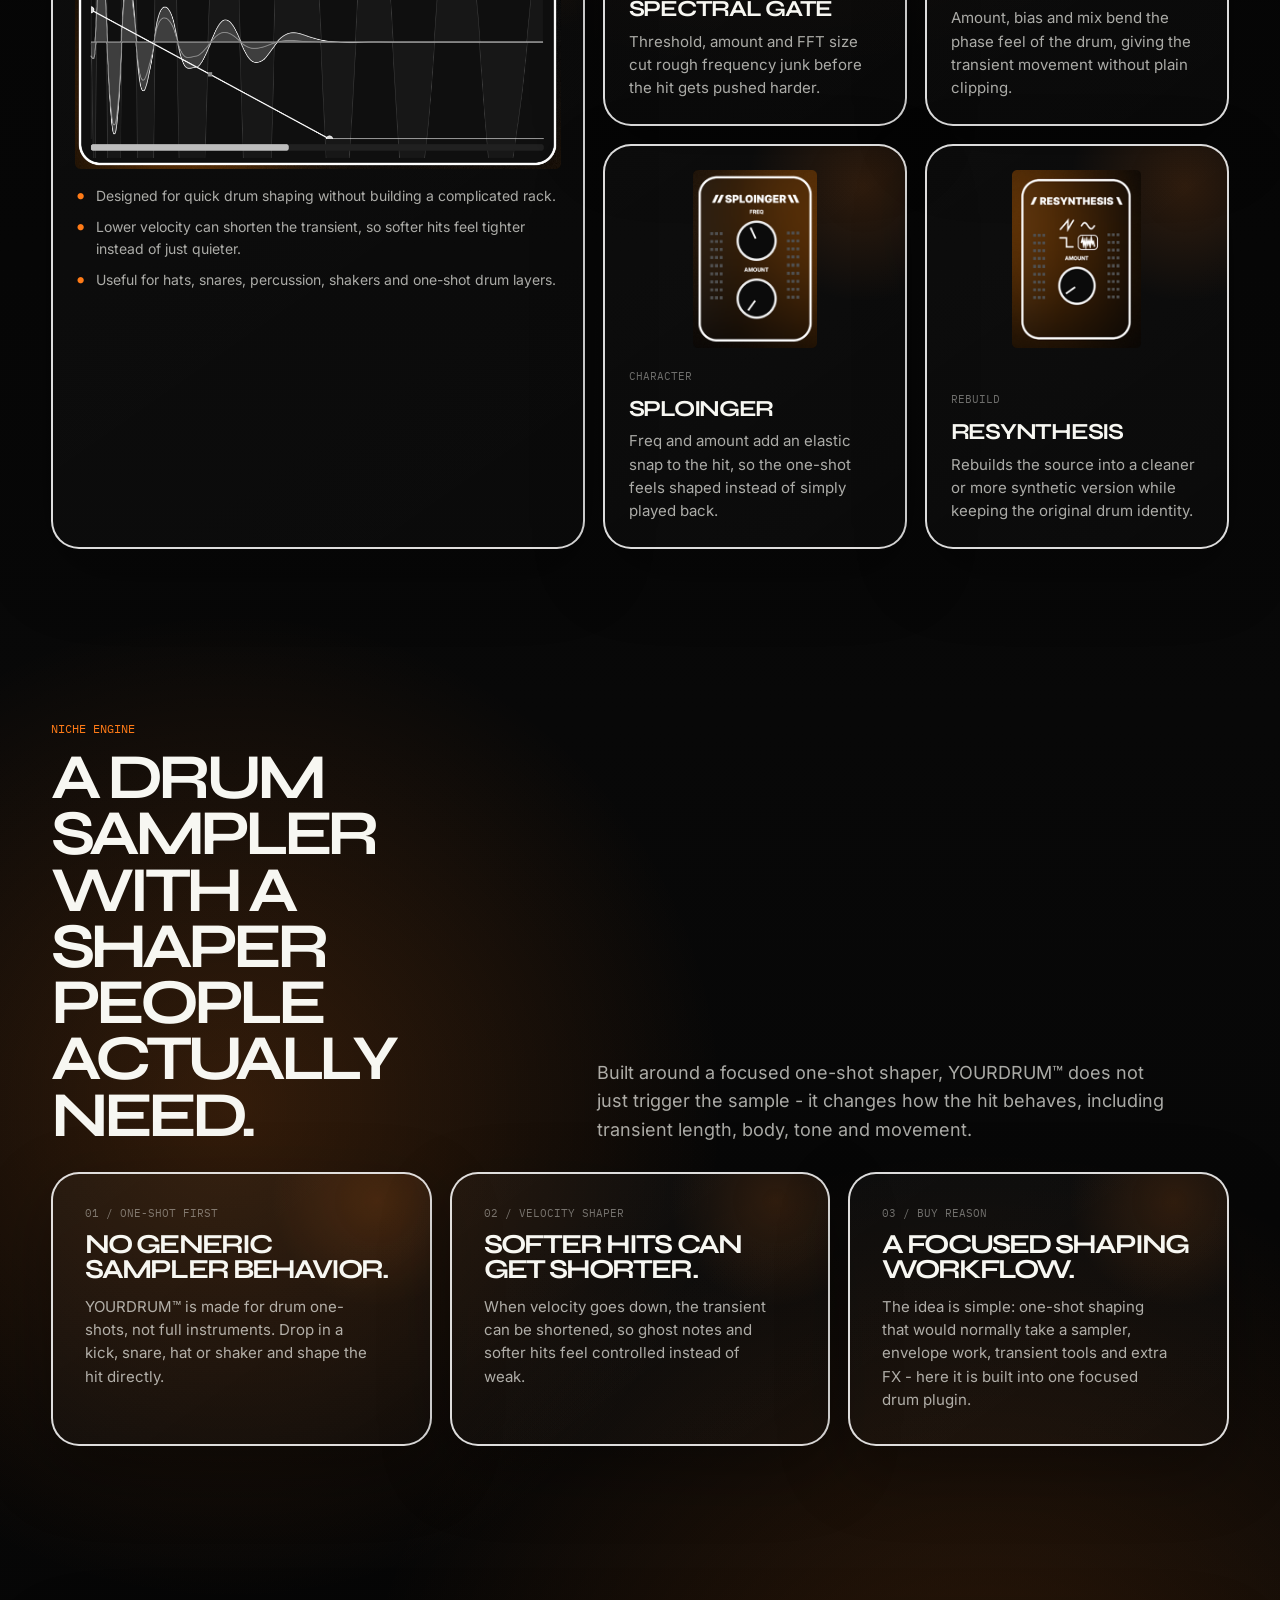
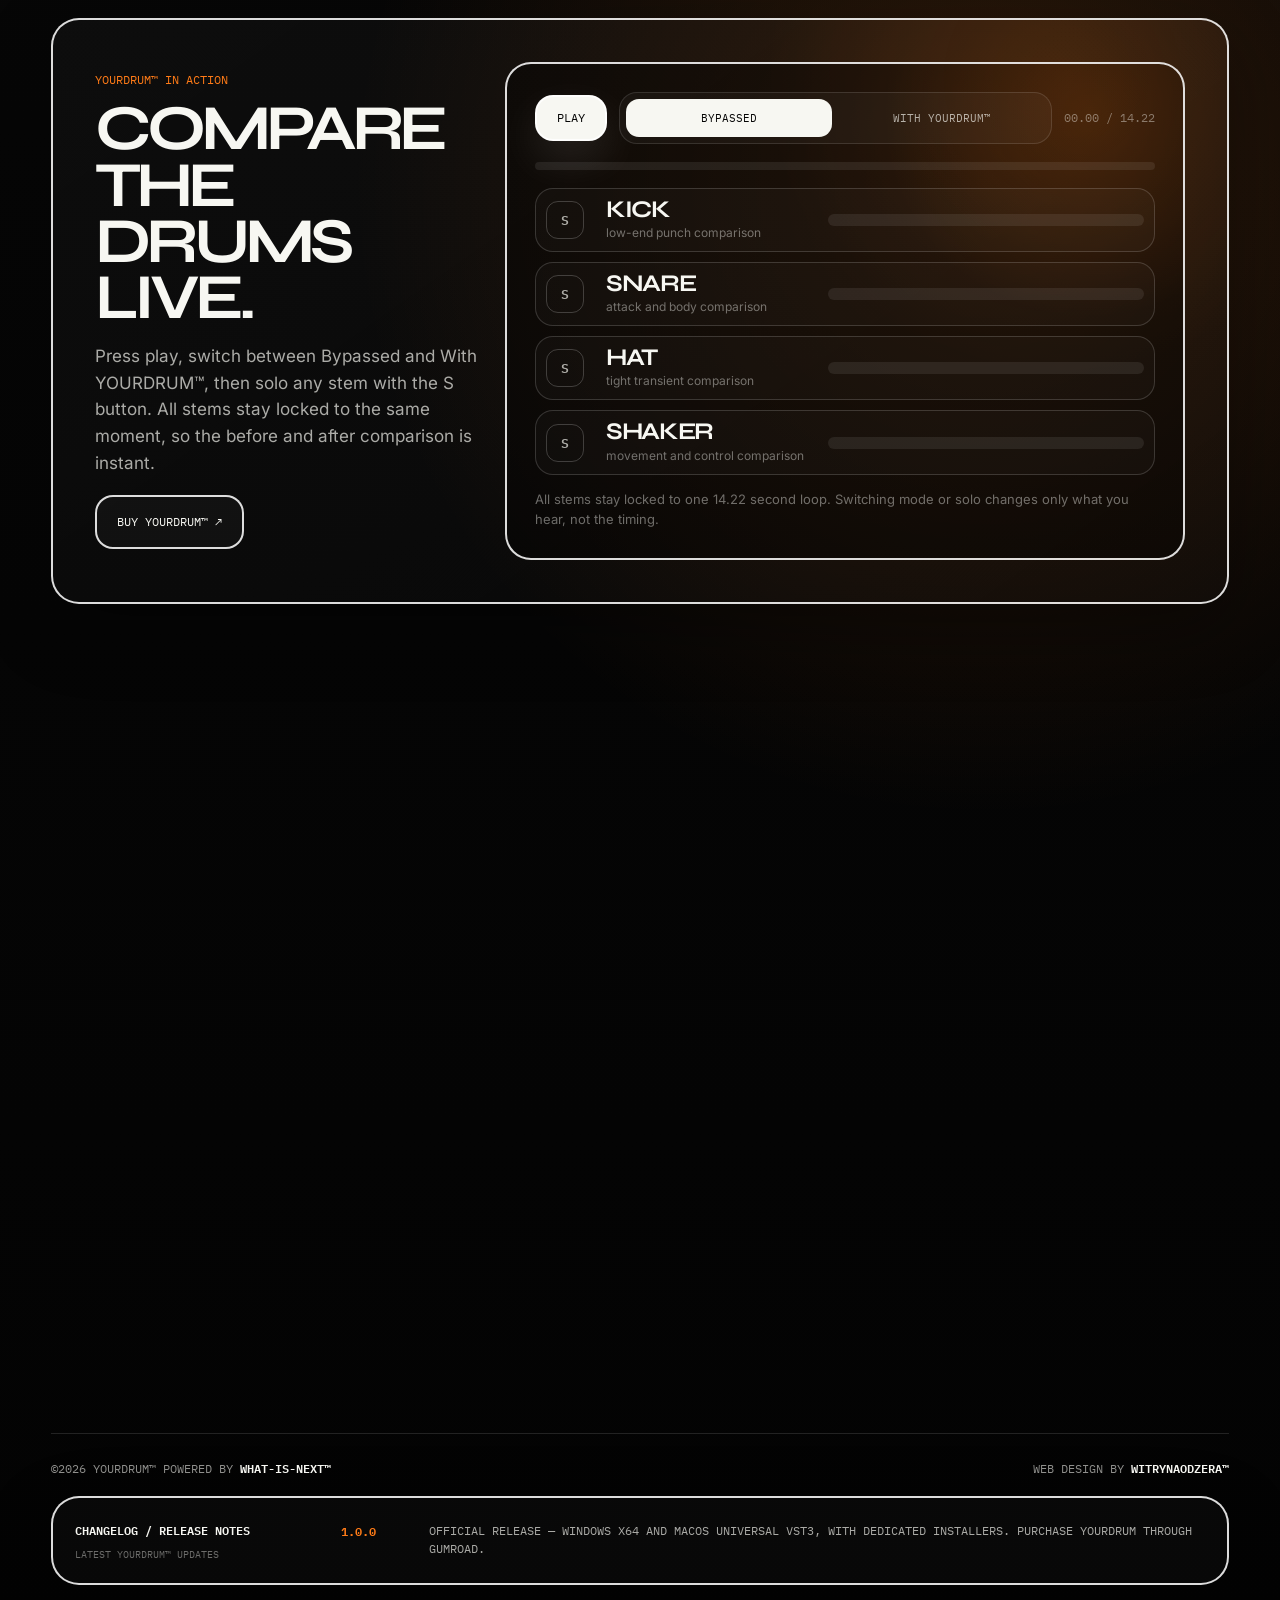
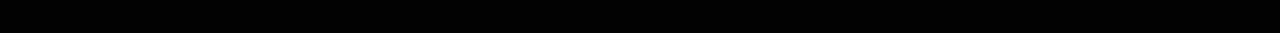
==== commit 21c4f18a: "Use actual plugin UI for product artwork" ====
--- a/site/index.html
+++ b/site/index.html
@@ -10,7 +10,7 @@
   <meta property="og:title" content="YOURDRUM — Control your drum more" />
   <meta property="og:description" content="Shape your drums with YOURDRUM. Hear the interactive demo and buy the official release for Windows and macOS on Gumroad." />
   <meta property="og:url" content="https://yourdrum.what-is-next.vip/" />
-  <meta property="og:image" content="https://yourdrum.what-is-next.vip/assets/yourdrum-cover.png" />
+  <meta property="og:image" content="https://yourdrum.what-is-next.vip/assets/yourdrum-ui-cover.png" />
   <meta name="twitter:card" content="summary_large_image" />
   <link rel="icon" type="image/svg+xml" href="data:image/svg+xml,%3Csvg%20xmlns%3D%22http%3A//www.w3.org/2000/svg%22%20viewBox%3D%220%200%2064%2064%22%3E%3Crect%20width%3D%2264%22%20height%3D%2264%22%20rx%3D%2214%22%20fill%3D%22%23050505%22/%3E%3Cpath%20d%3D%22M10%2018h18c9%200%209%2012%200%2012H18v16h-8V18Z%22%20fill%3D%22%23f7f7f2%22/%3E%3Cpath%20d%3D%22M36%2018h8v28h-8z%22%20fill%3D%22%23f7f7f2%22/%3E%3Cpath%20d%3D%22M49%2015l2.8%2010.2L62%2028l-10.2%202.8L49%2041l-2.8-10.2L36%2028l10.2-2.8L49%2015Z%22%20fill%3D%22%23ff7b17%22/%3E%3C/svg%3E" />
 
